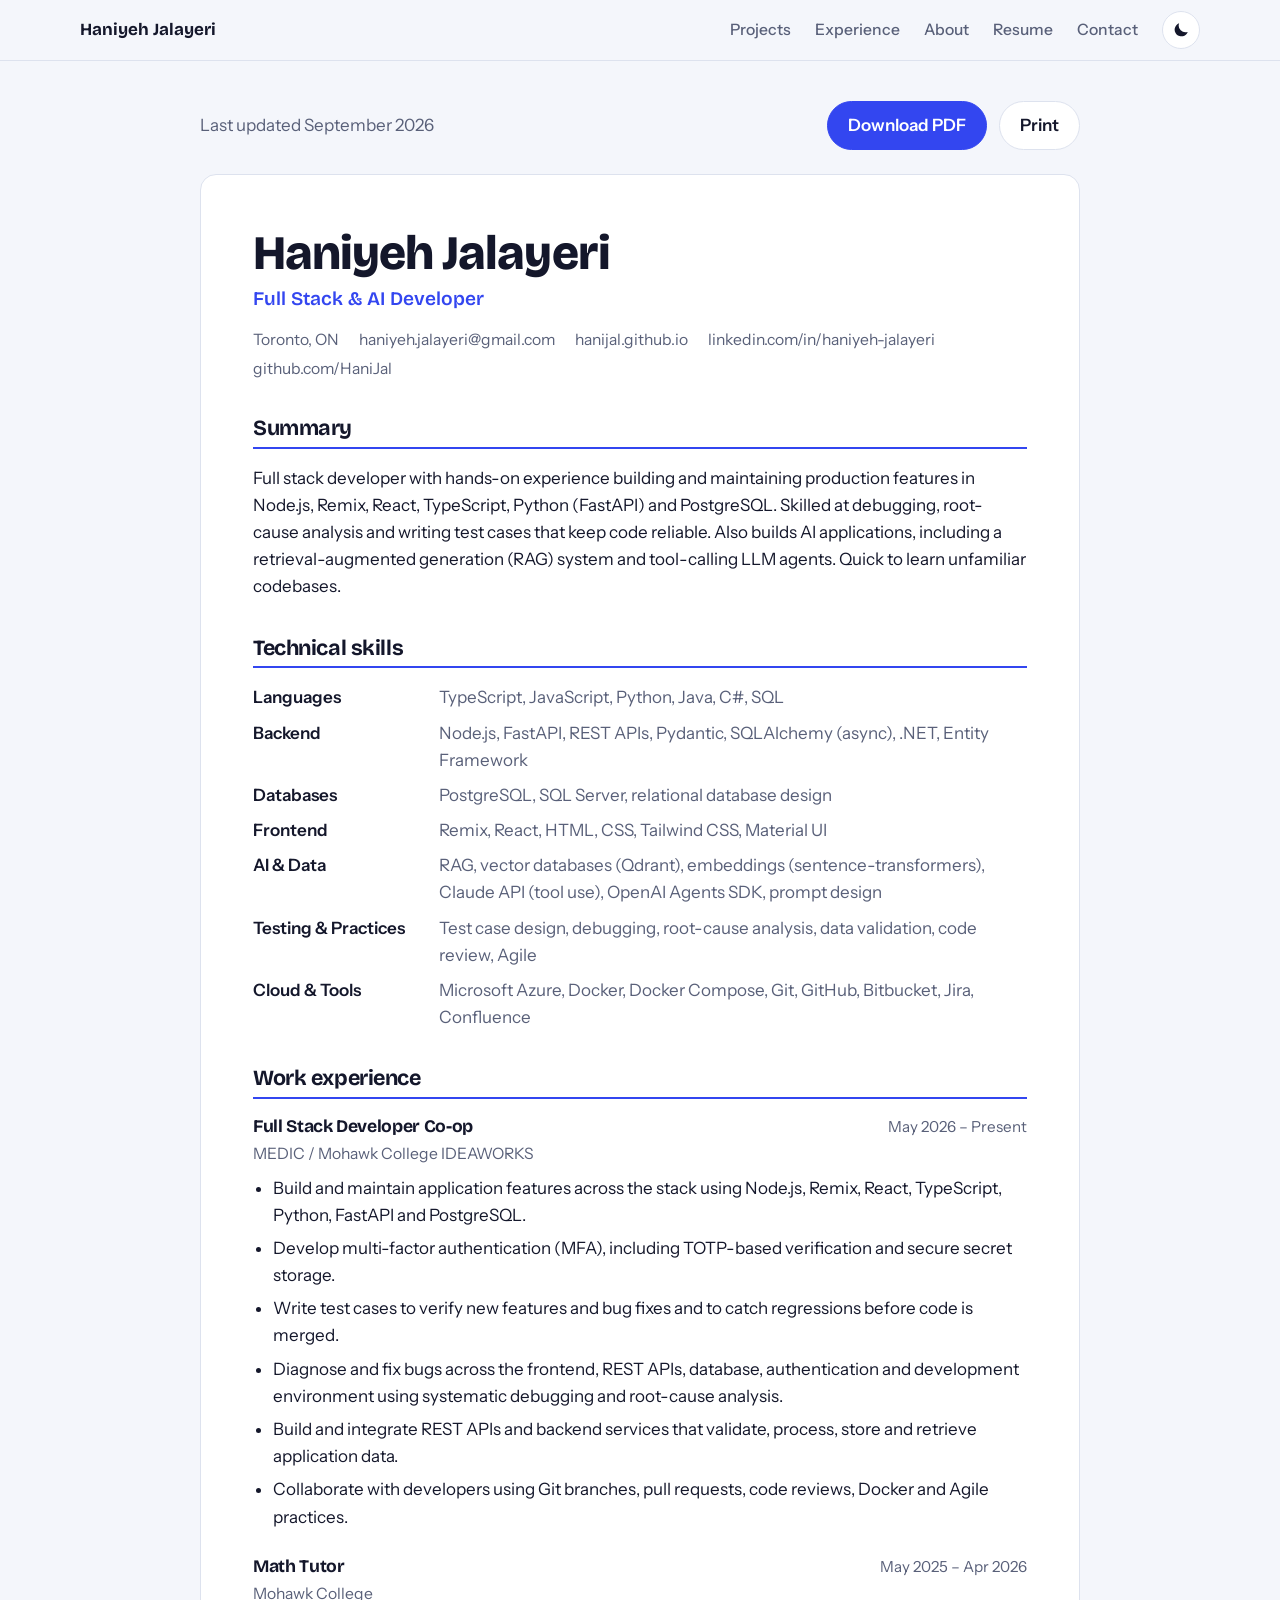
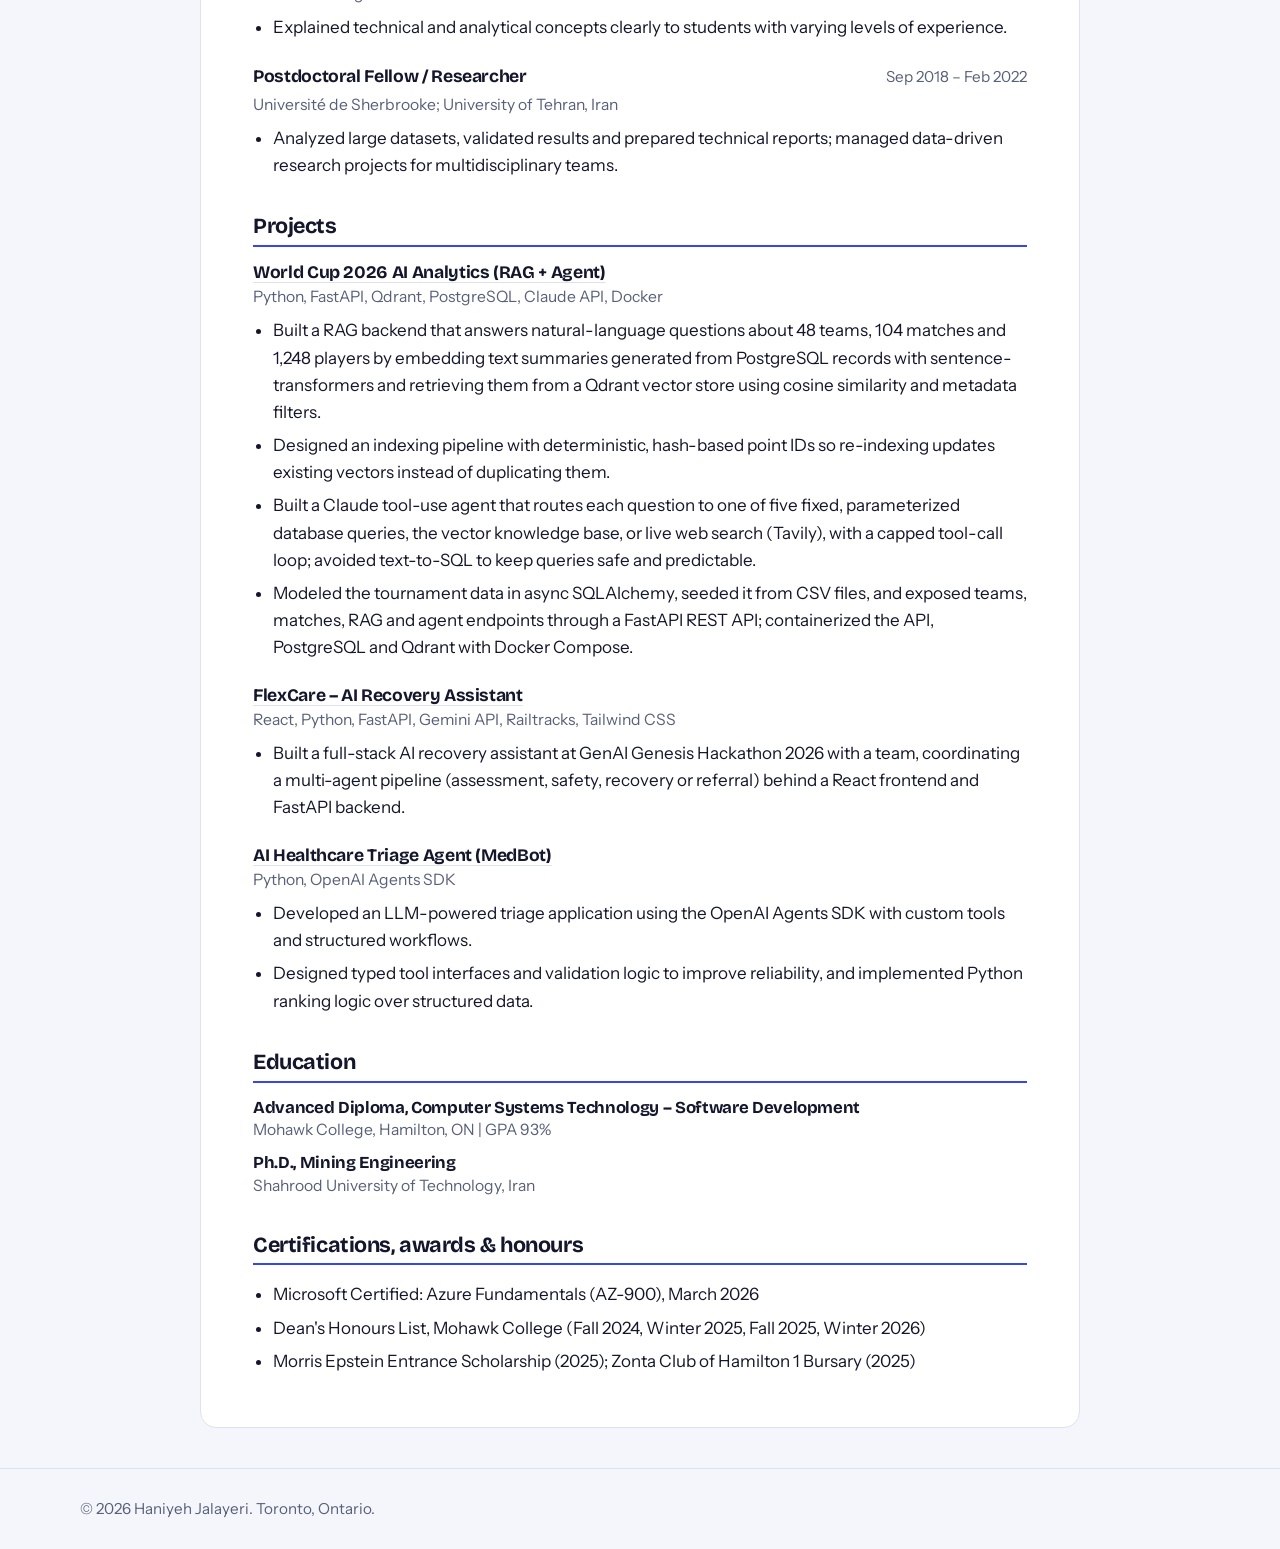
==== resume/index.html @ b55f95a5 "Add files via upload" ====
<!doctype html>
<html lang="en" data-theme="light">
  <head>
    <meta charset="UTF-8" />
    <meta name="viewport" content="width=device-width, initial-scale=1" />
    <title>Resume | Haniyeh Jalayeri</title>
    <meta name="description" content="Resume of Haniyeh Jalayeri, full stack and AI developer: experience, projects, skills and education." />
    <meta property="og:title" content="Resume | Haniyeh Jalayeri" />
    <meta property="og:description" content="Full stack apps, RAG systems and multi-agent AI. Projects, experience and CV." />
    <meta property="og:type" content="website" />
    <link rel="icon" href="data:image/svg+xml,%3Csvg xmlns='http://www.w3.org/2000/svg' viewBox='0 0 64 64'%3E%3Crect width='64' height='64' rx='16' fill='%233346F0'/%3E%3Ctext x='32' y='42' font-family='Arial' font-weight='700' font-size='28' text-anchor='middle' fill='white'%3EHJ%3C/text%3E%3C/svg%3E" />
    <link rel="preconnect" href="https://fonts.googleapis.com" />
    <link rel="preconnect" href="https://fonts.gstatic.com" crossorigin />
    <link href="https://fonts.googleapis.com/css2?family=Bricolage+Grotesque:opsz,wght@12..96,600;12..96,700;12..96,800&family=Instrument+Sans:wght@400;500;600&display=swap" rel="stylesheet" />
    <script>
      // Set the theme before first paint to avoid a flash.
      (function () {
        try {
          var saved = localStorage.getItem("theme");
          var dark = window.matchMedia("(prefers-color-scheme: dark)").matches;
          document.documentElement.setAttribute("data-theme", saved || (dark ? "dark" : "light"));
        } catch (e) {}
      })();
    </script>
    <script type="module" crossorigin src="/assets/resume-CNsTaIZx.js"></script>
    <link rel="modulepreload" crossorigin href="/assets/index-BZI15-Nu.js">
    <link rel="stylesheet" crossorigin href="/assets/index-DwvH_7zV.css">
  </head>
  <body>
    <div id="root"></div>
  </body>
</html>
---- assets/index-DwvH_7zV.css ----
/*! tailwindcss v4.3.3 | MIT License | https://tailwindcss.com */@layer properties{@supports (((-webkit-hyphens:none)) and (not (margin-trim:inline))) or ((-moz-orient:inline) and (not (color:rgb(from red r g b)))){*,:before,:after,::backdrop{--tw-border-style:solid;--tw-gradient-position:initial;--tw-gradient-from:#0000;--tw-gradient-via:#0000;--tw-gradient-to:#0000;--tw-gradient-stops:initial;--tw-gradient-via-stops:initial;--tw-gradient-from-position:0%;--tw-gradient-via-position:50%;--tw-gradient-to-position:100%;--tw-leading:initial;--tw-font-weight:initial;--tw-tracking:initial;--tw-blur:initial;--tw-brightness:initial;--tw-contrast:initial;--tw-grayscale:initial;--tw-hue-rotate:initial;--tw-invert:initial;--tw-opacity:initial;--tw-saturate:initial;--tw-sepia:initial;--tw-drop-shadow:initial;--tw-drop-shadow-color:initial;--tw-drop-shadow-alpha:100%;--tw-drop-shadow-size:initial;--tw-backdrop-blur:initial;--tw-backdrop-brightness:initial;--tw-backdrop-contrast:initial;--tw-backdrop-grayscale:initial;--tw-backdrop-hue-rotate:initial;--tw-backdrop-invert:initial;--tw-backdrop-opacity:initial;--tw-backdrop-saturate:initial;--tw-backdrop-sepia:initial;--tw-translate-x:0;--tw-translate-y:0;--tw-translate-z:0}}}@layer theme{:root,:host{--font-sans:-apple-system, BlinkMacSystemFont, "Segoe UI", Roboto, "Helvetica Neue", "Noto Sans", Arial, sans-serif, "Apple Color Emoji", "Segoe UI Emoji", "Segoe UI Symbol", "Noto Color Emoji";--font-mono:ui-monospace, SFMono-Regular, Menlo, Monaco, Consolas, "Liberation Mono", "Courier New", monospace;--color-white:#fff;--spacing:.25rem;--text-xl:1.25rem;--text-xl--line-height:calc(1.75 / 1.25);--text-2xl:1.5rem;--text-2xl--line-height:calc(2 / 1.5);--font-weight-medium:500;--font-weight-semibold:600;--font-weight-bold:700;--font-weight-extrabold:800;--leading-tight:1.25;--leading-snug:1.375;--radius-md:.375rem;--radius-lg:.5rem;--radius-xl:.75rem;--radius-2xl:1rem;--radius-3xl:1.5rem;--aspect-video:16 / 9;--default-transition-duration:.15s;--default-transition-timing-function:cubic-bezier(.4, 0, .2, 1);--default-font-family:var(--font-sans);--default-mono-font-family:var(--font-mono);--font-display:"Bricolage Grotesque", "Segoe UI", system-ui, sans-serif;--font-body:"Instrument Sans", "Segoe UI", system-ui, sans-serif}}@layer base{*,:after,:before,::backdrop{box-sizing:border-box;border:0 solid;margin:0;padding:0}::file-selector-button{box-sizing:border-box;border:0 solid;margin:0;padding:0}html,:host{-webkit-text-size-adjust:100%;-moz-tab-size:4;tab-size:4;line-height:1.5;font-family:var(--default-font-family,-apple-system, BlinkMacSystemFont, "Segoe UI", Roboto, "Helvetica Neue", "Noto Sans", Arial, sans-serif, "Apple Color Emoji", "Segoe UI Emoji", "Segoe UI Symbol", "Noto Color Emoji");font-feature-settings:var(--default-font-feature-settings,normal);font-variation-settings:var(--default-font-variation-settings,normal);-webkit-tap-highlight-color:transparent}hr{height:0;color:inherit;border-top-width:1px}abbr:where([title]){-webkit-text-decoration:underline dotted;text-decoration:underline dotted}h1,h2,h3,h4,h5,h6{font-size:inherit;font-weight:inherit}a{color:inherit;-webkit-text-decoration:inherit;text-decoration:inherit}b,strong{font-weight:bolder}code,kbd,samp,pre{font-family:var(--default-mono-font-family,ui-monospace, SFMono-Regular, Menlo, Monaco, Consolas, "Liberation Mono", "Courier New", monospace);font-feature-settings:var(--default-mono-font-feature-settings,normal);font-variation-settings:var(--default-mono-font-variation-settings,normal);font-size:1em}small{font-size:80%}sub,sup{vertical-align:baseline;font-size:75%;line-height:0;position:relative}sub{bottom:-.25em}sup{top:-.5em}table{text-indent:0;border-color:inherit;border-collapse:collapse}:-moz-focusring:where(:not(iframe)){outline:auto}progress{vertical-align:baseline}summary{display:list-item}ol,ul,menu{list-style:none}img,svg,video,canvas,audio,iframe,embed,object{vertical-align:middle;display:block}img,video{max-width:100%;height:auto}button,input,select,optgroup,textarea{font:inherit;font-feature-settings:inherit;font-variation-settings:inherit;letter-spacing:inherit;color:inherit;opacity:1;background-color:#0000;border-radius:0}::file-selector-button{font:inherit;font-feature-settings:inherit;font-variation-settings:inherit;letter-spacing:inherit;color:inherit;opacity:1;background-color:#0000;border-radius:0}:where(select:is([multiple],[size])) optgroup{font-weight:bolder}:where(select:is([multiple],[size])) optgroup option{padding-inline-start:20px}::file-selector-button{margin-inline-end:4px}::placeholder{opacity:1}@supports (not ((-webkit-appearance:-apple-pay-button))) or (contain-intrinsic-size:1px){::placeholder{color:currentColor}@supports (color:color-mix(in lab,red,red)){::placeholder{color:color-mix(in oklab,currentcolor 50%,transparent)}}}textarea{resize:vertical}::-webkit-search-decoration{-webkit-appearance:none}::-webkit-date-and-time-value{min-height:1lh;text-align:inherit}::-webkit-datetime-edit{display:inline-flex}::-webkit-datetime-edit-fields-wrapper{padding:0}::-webkit-datetime-edit{padding-block:0}::-webkit-datetime-edit-year-field{padding-block:0}::-webkit-datetime-edit-month-field{padding-block:0}::-webkit-datetime-edit-day-field{padding-block:0}::-webkit-datetime-edit-hour-field{padding-block:0}::-webkit-datetime-edit-minute-field{padding-block:0}::-webkit-datetime-edit-second-field{padding-block:0}::-webkit-datetime-edit-millisecond-field{padding-block:0}::-webkit-datetime-edit-meridiem-field{padding-block:0}::-webkit-calendar-picker-indicator{line-height:1}:-moz-ui-invalid{box-shadow:none}button,input:where([type=button],[type=reset],[type=submit]){-webkit-appearance:button;-moz-appearance:button;appearance:button}::file-selector-button{-webkit-appearance:button;-moz-appearance:button;appearance:button}::-webkit-inner-spin-button{height:auto}::-webkit-outer-spin-button{height:auto}[hidden]:where(:not([hidden=until-found])){display:none!important}}@layer components;@layer utilities{.absolute{position:absolute}.fixed{position:fixed}.relative{position:relative}.sticky{position:sticky}.inset-0{top:0;right:0;bottom:0;left:0}.inset-\[18px_-18px_-18px_18px\]{top:18px;right:-18px;bottom:-18px;left:18px}.top-0{top:0}.top-2{top:calc(var(--spacing) * 2)}.-left-\[7px\]{left:-7px}.-left-\[999px\]{left:-999px}.z-50{z-index:50}.z-\[100\]{z-index:100}.order-3{order:3}.order-first{order:-9999}.m-0{margin:0}.mx-auto{margin-inline:auto}.my-5{margin-block:calc(var(--spacing) * 5)}.mt-0\.5{margin-top:calc(var(--spacing) * .5)}.mt-1{margin-top:var(--spacing)}.mt-2{margin-top:calc(var(--spacing) * 2)}.mt-3{margin-top:calc(var(--spacing) * 3)}.mt-4{margin-top:calc(var(--spacing) * 4)}.mt-5{margin-top:calc(var(--spacing) * 5)}.mt-6{margin-top:calc(var(--spacing) * 6)}.mt-8{margin-top:calc(var(--spacing) * 8)}.mt-9{margin-top:calc(var(--spacing) * 9)}.mt-14{margin-top:calc(var(--spacing) * 14)}.mt-auto{margin-top:auto}.mr-auto{margin-right:auto}.mb-2\.5{margin-bottom:calc(var(--spacing) * 2.5)}.mb-3{margin-bottom:calc(var(--spacing) * 3)}.mb-4{margin-bottom:calc(var(--spacing) * 4)}.mb-5{margin-bottom:calc(var(--spacing) * 5)}.mb-6{margin-bottom:calc(var(--spacing) * 6)}.mb-7{margin-bottom:calc(var(--spacing) * 7)}.mb-8{margin-bottom:calc(var(--spacing) * 8)}.ml-1\.5{margin-left:calc(var(--spacing) * 1.5)}.ml-5{margin-left:calc(var(--spacing) * 5)}.ml-\[1\.1rem\]{margin-left:1.1rem}.block{display:block}.contents{display:contents}.flex{display:flex}.grid{display:grid}.inline-flex{display:inline-flex}.aspect-\[6\/7\]{aspect-ratio:6/7}.aspect-video{aspect-ratio:var(--aspect-video)}.h-3{height:calc(var(--spacing) * 3)}.h-\[38px\]{height:38px}.h-full{height:100%}.w-3{width:calc(var(--spacing) * 3)}.w-\[38px\]{width:38px}.w-\[min\(880px\,100\%-2\.5rem\)\]{width:min(880px,100% - 2.5rem)}.w-\[min\(1120px\,100\%-2\.5rem\)\]{width:min(1120px,100% - 2.5rem)}.w-full{width:100%}.max-w-\[26ch\]{max-width:26ch}.max-w-\[52ch\]{max-width:52ch}.max-w-\[54ch\]{max-width:54ch}.max-w-\[62ch\]{max-width:62ch}.max-w-\[64ch\]{max-width:64ch}.max-w-\[75ch\]{max-width:75ch}.max-w-\[200px\]{max-width:200px}.cursor-pointer{cursor:pointer}.list-disc{list-style-type:disc}.flex-col{flex-direction:column}.flex-wrap{flex-wrap:wrap}.place-items-center{place-items:center}.items-baseline{align-items:baseline}.items-center{align-items:center}.items-start{align-items:flex-start}.justify-between{justify-content:space-between}.gap-1\.5{gap:calc(var(--spacing) * 1.5)}.gap-2{gap:calc(var(--spacing) * 2)}.gap-2\.5{gap:calc(var(--spacing) * 2.5)}.gap-3{gap:calc(var(--spacing) * 3)}.gap-3\.5{gap:calc(var(--spacing) * 3.5)}.gap-4{gap:calc(var(--spacing) * 4)}.gap-5{gap:calc(var(--spacing) * 5)}.gap-6{gap:calc(var(--spacing) * 6)}.gap-8{gap:calc(var(--spacing) * 8)}.gap-10{gap:calc(var(--spacing) * 10)}.gap-x-4{column-gap:calc(var(--spacing) * 4)}.gap-x-5{column-gap:calc(var(--spacing) * 5)}.gap-x-6{column-gap:calc(var(--spacing) * 6)}.gap-x-8{column-gap:calc(var(--spacing) * 8)}.gap-y-1{row-gap:var(--spacing)}.gap-y-2{row-gap:calc(var(--spacing) * 2)}.gap-y-3{row-gap:calc(var(--spacing) * 3)}.gap-y-4{row-gap:calc(var(--spacing) * 4)}.justify-self-start{justify-self:flex-start}.overflow-hidden{overflow:hidden}.overflow-x-auto{overflow-x:auto}.rounded-2xl{border-radius:var(--radius-2xl)}.rounded-3xl{border-radius:var(--radius-3xl)}.rounded-\[14px\]{border-radius:14px}.rounded-\[28px\]{border-radius:28px}.rounded-full{border-radius:3.40282e38px}.rounded-lg{border-radius:var(--radius-lg)}.rounded-md{border-radius:var(--radius-md)}.rounded-xl{border-radius:var(--radius-xl)}.border{border-style:var(--tw-border-style);border-width:1px}.border-2{border-style:var(--tw-border-style);border-width:2px}.border-\[1\.5px\]{border-style:var(--tw-border-style);border-width:1.5px}.border-t{border-top-style:var(--tw-border-style);border-top-width:1px}.border-b{border-bottom-style:var(--tw-border-style);border-bottom-width:1px}.border-b-2{border-bottom-style:var(--tw-border-style);border-bottom-width:2px}.border-l-2{border-left-style:var(--tw-border-style);border-left-width:2px}.border-accent{border-color:var(--accent)}.border-amber{border-color:#ffc24d}.border-bg{border-color:var(--bg)}.border-line{border-color:var(--line)}.border-spot-line{border-color:var(--spot-line)}.bg-accent{background-color:var(--accent)}.bg-amber{background-color:#ffc24d}.bg-amber\/10{background-color:#ffc24d1a}.bg-bg\/85{background-color:var(--bg)}@supports (color:color-mix(in lab,red,red)){.bg-bg\/85{background-color:color-mix(in oklab,var(--bg) 85%,transparent)}}.bg-spot{background-color:var(--spot)}.bg-surface{background-color:var(--surface)}.bg-white\/5{background-color:#ffffff0d}@supports (color:color-mix(in lab,red,red)){.bg-white\/5{background-color:color-mix(in oklab,var(--color-white) 5%,transparent)}}.bg-white\/\[\.03\]{background-color:#ffffff08}@supports (color:color-mix(in lab,red,red)){.bg-white\/\[\.03\]{background-color:color-mix(in oklab,var(--color-white) 3%,transparent)}}.bg-gradient-to-br{--tw-gradient-position:to bottom right in oklab;background-image:linear-gradient(var(--tw-gradient-stops))}.from-accent{--tw-gradient-from:var(--accent);--tw-gradient-stops:var(--tw-gradient-via-stops,var(--tw-gradient-position), var(--tw-gradient-from) var(--tw-gradient-from-position), var(--tw-gradient-to) var(--tw-gradient-to-position))}.to-\[\#6B4BFF\]{--tw-gradient-to:#6b4bff;--tw-gradient-stops:var(--tw-gradient-via-stops,var(--tw-gradient-position), var(--tw-gradient-from) var(--tw-gradient-from-position), var(--tw-gradient-to) var(--tw-gradient-to-position))}.object-cover{object-fit:cover}.object-top{object-position:top}.p-6{padding:calc(var(--spacing) * 6)}.p-\[1\.4rem\]{padding:1.4rem}.p-\[clamp\(1\.5rem\,4vw\,2\.75rem\)\]{padding:clamp(1.5rem,4vw,2.75rem)}.p-\[clamp\(1\.5rem\,5vw\,3\.25rem\)\]{padding:clamp(1.5rem,5vw,3.25rem)}.px-2\.5{padding-inline:calc(var(--spacing) * 2.5)}.px-3\.5{padding-inline:calc(var(--spacing) * 3.5)}.px-5{padding-inline:calc(var(--spacing) * 5)}.px-\[1\.1rem\]{padding-inline:1.1rem}.py-0\.5{padding-block:calc(var(--spacing) * .5)}.py-1{padding-block:var(--spacing)}.py-2{padding-block:calc(var(--spacing) * 2)}.py-2\.5{padding-block:calc(var(--spacing) * 2.5)}.py-3{padding-block:calc(var(--spacing) * 3)}.py-3\.5{padding-block:calc(var(--spacing) * 3.5)}.py-7{padding-block:calc(var(--spacing) * 7)}.py-10{padding-block:calc(var(--spacing) * 10)}.pt-0\.5{padding-top:calc(var(--spacing) * .5)}.pt-12{padding-top:calc(var(--spacing) * 12)}.pt-\[4\.5rem\]{padding-top:4.5rem}.pb-1{padding-bottom:var(--spacing)}.pb-1\.5{padding-bottom:calc(var(--spacing) * 1.5)}.pb-4{padding-bottom:calc(var(--spacing) * 4)}.pb-8{padding-bottom:calc(var(--spacing) * 8)}.pb-16{padding-bottom:calc(var(--spacing) * 16)}.pl-7{padding-left:calc(var(--spacing) * 7)}.font-display{font-family:Bricolage Grotesque,Segoe UI,system-ui,sans-serif}.text-2xl{font-size:var(--text-2xl);line-height:var(--tw-leading,var(--text-2xl--line-height))}.text-xl{font-size:var(--text-xl);line-height:var(--tw-leading,var(--text-xl--line-height))}.text-\[\.9rem\]{font-size:.9rem}.text-\[\.82rem\]{font-size:.82rem}.text-\[\.85rem\]{font-size:.85rem}.text-\[\.88rem\]{font-size:.88rem}.text-\[\.92rem\]{font-size:.92rem}.text-\[\.95rem\]{font-size:.95rem}.text-\[\.98rem\]{font-size:.98rem}.text-\[1\.1rem\]{font-size:1.1rem}.text-\[1\.02rem\]{font-size:1.02rem}.text-\[1\.2rem\]{font-size:1.2rem}.text-\[1\.3rem\]{font-size:1.3rem}.text-\[1\.05rem\]{font-size:1.05rem}.text-\[1\.35rem\]{font-size:1.35rem}.text-\[5\.5rem\]{font-size:5.5rem}.text-\[clamp\(1\.6rem\,3\.2vw\,2\.3rem\)\]{font-size:clamp(1.6rem,3.2vw,2.3rem)}.text-\[clamp\(1\.8rem\,3\.2vw\,2\.4rem\)\]{font-size:clamp(1.8rem,3.2vw,2.4rem)}.text-\[clamp\(1\.35rem\,2\.6vw\,1\.85rem\)\]{font-size:clamp(1.35rem,2.6vw,1.85rem)}.text-\[clamp\(2\.2rem\,5vw\,3rem\)\]{font-size:clamp(2.2rem,5vw,3rem)}.text-\[clamp\(2\.8rem\,7vw\,5rem\)\]{font-size:clamp(2.8rem,7vw,5rem)}.leading-snug{--tw-leading:var(--leading-snug);line-height:var(--leading-snug)}.leading-tight{--tw-leading:var(--leading-tight);line-height:var(--leading-tight)}.font-bold{--tw-font-weight:var(--font-weight-bold);font-weight:var(--font-weight-bold)}.font-extrabold{--tw-font-weight:var(--font-weight-extrabold);font-weight:var(--font-weight-extrabold)}.font-medium{--tw-font-weight:var(--font-weight-medium);font-weight:var(--font-weight-medium)}.font-semibold{--tw-font-weight:var(--font-weight-semibold);font-weight:var(--font-weight-semibold)}.tracking-\[-0\.03em\]{--tw-tracking:-.03em;letter-spacing:-.03em}.tracking-\[-0\.035em\]{--tw-tracking:-.035em;letter-spacing:-.035em}.whitespace-nowrap{white-space:nowrap}.text-\[\#2B2100\]{color:#2b2100}.text-accent{color:var(--accent)}.text-accent-ink{color:var(--accent-ink)}.text-ink{color:var(--ink)}.text-muted{color:var(--muted)}.text-spot-accent{color:#a3aeff}.text-spot-ink{color:#eef0ff}.text-spot-muted{color:#a9b0d4}.no-underline{text-decoration-line:none}.underline{text-decoration-line:underline}.decoration-line{-webkit-text-decoration-color:var(--line);text-decoration-color:var(--line)}.underline-offset-4{text-underline-offset:4px}.opacity-15{opacity:.15}.filter{filter:var(--tw-blur,) var(--tw-brightness,) var(--tw-contrast,) var(--tw-grayscale,) var(--tw-hue-rotate,) var(--tw-invert,) var(--tw-saturate,) var(--tw-sepia,) var(--tw-drop-shadow,)}.backdrop-blur{--tw-backdrop-blur:blur(8px);-webkit-backdrop-filter:var(--tw-backdrop-blur,) var(--tw-backdrop-brightness,) var(--tw-backdrop-contrast,) var(--tw-backdrop-grayscale,) var(--tw-backdrop-hue-rotate,) var(--tw-backdrop-invert,) var(--tw-backdrop-opacity,) var(--tw-backdrop-saturate,) var(--tw-backdrop-sepia,);backdrop-filter:var(--tw-backdrop-blur,) var(--tw-backdrop-brightness,) var(--tw-backdrop-contrast,) var(--tw-backdrop-grayscale,) var(--tw-backdrop-hue-rotate,) var(--tw-backdrop-invert,) var(--tw-backdrop-opacity,) var(--tw-backdrop-saturate,) var(--tw-backdrop-sepia,)}.transition{transition-property:color,background-color,border-color,outline-color,text-decoration-color,fill,stroke,--tw-gradient-from,--tw-gradient-via,--tw-gradient-to,opacity,box-shadow,transform,translate,scale,rotate,filter,-webkit-backdrop-filter,backdrop-filter,display,content-visibility,overlay,pointer-events;transition-timing-function:var(--tw-ease,var(--default-transition-timing-function));transition-duration:var(--tw-duration,var(--default-transition-duration))}.\[animation-delay\:\.1s\]{animation-delay:.1s}.\[animation-delay\:\.06s\]{animation-delay:60ms}.\[animation-delay\:\.12s\]{animation-delay:.12s}.\[animation-delay\:\.18s\]{animation-delay:.18s}.\[animation-delay\:\.24s\]{animation-delay:.24s}.first\:border-t-0:first-child{border-top-style:var(--tw-border-style);border-top-width:0}.last\:mb-0:last-child{margin-bottom:0}.empty\:hidden:empty{display:none}@media(hover:hover){.hover\:-translate-y-px:hover{--tw-translate-y:-1px;translate:var(--tw-translate-x) var(--tw-translate-y)}.hover\:border-accent:hover{border-color:var(--accent)}.hover\:text-accent:hover{color:var(--accent)}.hover\:text-ink:hover{color:var(--ink)}.hover\:text-spot-ink:hover{color:#eef0ff}.hover\:decoration-accent:hover{-webkit-text-decoration-color:var(--accent);text-decoration-color:var(--accent)}}.focus\:left-2:focus{left:calc(var(--spacing) * 2)}.aria-\[current\=page\]\:text-accent[aria-current=page]{color:var(--accent)}@media(min-width:40rem){.sm\:order-none{order:0}.sm\:min-h-\[60px\]{min-height:60px}.sm\:w-auto{width:auto}.sm\:max-w-\[300px\]{max-width:300px}.sm\:grid-cols-\[112px_1fr\]{grid-template-columns:112px 1fr}.sm\:grid-cols-\[170px_1fr\]{grid-template-columns:170px 1fr}.sm\:flex-nowrap{flex-wrap:nowrap}.sm\:gap-6{gap:calc(var(--spacing) * 6)}.sm\:pb-0{padding-bottom:0}.sm\:text-\[\.98rem\]{font-size:.98rem}}@media(min-width:48rem){.md\:order-none{order:0}.md\:col-span-2{grid-column:span 2/span 2}.md\:max-w-\[380px\]{max-width:380px}.md\:grid-cols-2{grid-template-columns:repeat(2,minmax(0,1fr))}.md\:grid-cols-\[1\.1fr_\.9fr\]{grid-template-columns:1.1fr .9fr}.md\:grid-cols-\[1\.1fr_1fr\]{grid-template-columns:1.1fr 1fr}.md\:grid-cols-\[1\.25fr_\.75fr\]{grid-template-columns:1.25fr .75fr}.md\:grid-cols-\[200px_1fr\]{grid-template-columns:200px 1fr}.md\:gap-12{gap:calc(var(--spacing) * 12)}.md\:gap-14{gap:calc(var(--spacing) * 14)}.md\:justify-self-end{justify-self:flex-end}.md\:pt-\[4\.5rem\]{padding-top:4.5rem}}@media(min-width:64rem){.lg\:grid-cols-\[1fr_28px_1\.05fr_28px_1\.35fr_28px_1fr\]{grid-template-columns:1fr 28px 1.05fr 28px 1.35fr 28px 1fr}}@media print{.print\:mt-1{margin-top:var(--spacing)}.print\:mt-2\.5{margin-top:calc(var(--spacing) * 2.5)}.print\:mb-1{margin-bottom:var(--spacing)}.print\:mb-1\.5{margin-bottom:calc(var(--spacing) * 1.5)}.print\:hidden{display:none}.print\:w-full{width:100%}.print\:max-w-none{max-width:none}.print\:break-inside-auto{break-inside:auto}.print\:break-after-avoid{break-after:avoid}.print\:grid-cols-\[130px_1fr\]{grid-template-columns:130px 1fr}.print\:justify-center{justify-content:center}.print\:gap-0\.5{gap:calc(var(--spacing) * .5)}.print\:rounded-none{border-radius:0}.print\:border-0{border-style:var(--tw-border-style);border-width:0}.print\:border-b{border-bottom-style:var(--tw-border-style);border-bottom-width:1px}.print\:p-0{padding:0}.print\:py-0{padding-block:0}.print\:pb-0\.5{padding-bottom:calc(var(--spacing) * .5)}.print\:text-center{text-align:center}.print\:text-\[9pt\]{font-size:9pt}.print\:text-\[10\.5pt\]{font-size:10.5pt}.print\:text-\[10pt\]{font-size:10pt}.print\:text-\[11pt\]{font-size:11pt}.print\:text-\[20pt\]{font-size:20pt}.print\:leading-snug{--tw-leading:var(--leading-snug);line-height:var(--leading-snug)}}}:root{--bg:#f4f6fb;--surface:#fff;--ink:#14172b;--muted:#596079;--line:#dde2ee;--accent:#3346f0;--accent-ink:#fff;--spot:#141834;--spot-line:#2e3563}:root[data-theme=dark]{--bg:#0d1020;--surface:#161a30;--ink:#eceffa;--muted:#9aa2bf;--line:#2a3050;--accent:#97a4ff;--accent-ink:#0d1020;--spot:#1a1f42;--spot-line:#343c72}html{scroll-behavior:smooth;scroll-padding-top:72px}body{background:var(--bg);color:var(--ink);font-family:var(--font-body);-webkit-font-smoothing:antialiased;margin:0;font-size:1.0625rem;line-height:1.6}h1,h2,h3{font-family:var(--font-display);letter-spacing:-.02em;line-height:1.1}:focus-visible{outline:3px solid var(--accent);outline-offset:3px;border-radius:6px}.wire{opacity:.8;background:#a3aeff;height:2px;position:relative}.wire:after{content:"";border-top:5px solid #0000;border-bottom:5px solid #0000;border-left:7px solid #a3aeff;position:absolute;top:-4px;right:-1px}@media(max-width:1023px){.wire{width:2px;height:26px;margin-inline:auto}.wire:after{border:5px solid #0000;border-top:7px solid #a3aeff;border-bottom:0;inset:auto auto -1px -4px}}@media(prefers-reduced-motion:no-preference){.rise{animation:.6s cubic-bezier(.2,.7,.2,1) both rise}@keyframes rise{0%{opacity:0;transform:translateY(14px)}to{opacity:1;transform:none}}}@media(prefers-reduced-motion:reduce){html{scroll-behavior:auto}}@media print{@page{size:letter;margin:.45in .5in}:root,:root[data-theme=dark]{--bg:#fff;--surface:#fff;--ink:#111;--muted:#3f4455;--line:#c9cedb;--accent:#1f3a8f}body{font-size:9pt;line-height:1.32}a{color:inherit;text-decoration:none!important}}@property --tw-border-style{syntax:"*";inherits:false;initial-value:solid}@property --tw-gradient-position{syntax:"*";inherits:false}@property --tw-gradient-from{syntax:"<color>";inherits:false;initial-value:#0000}@property --tw-gradient-via{syntax:"<color>";inherits:false;initial-value:#0000}@property --tw-gradient-to{syntax:"<color>";inherits:false;initial-value:#0000}@property --tw-gradient-stops{syntax:"*";inherits:false}@property --tw-gradient-via-stops{syntax:"*";inherits:false}@property --tw-gradient-from-position{syntax:"<length-percentage>";inherits:false;initial-value:0%}@property --tw-gradient-via-position{syntax:"<length-percentage>";inherits:false;initial-value:50%}@property --tw-gradient-to-position{syntax:"<length-percentage>";inherits:false;initial-value:100%}@property --tw-leading{syntax:"*";inherits:false}@property --tw-font-weight{syntax:"*";inherits:false}@property --tw-tracking{syntax:"*";inherits:false}@property --tw-blur{syntax:"*";inherits:false}@property --tw-brightness{syntax:"*";inherits:false}@property --tw-contrast{syntax:"*";inherits:false}@property --tw-grayscale{syntax:"*";inherits:false}@property --tw-hue-rotate{syntax:"*";inherits:false}@property --tw-invert{syntax:"*";inherits:false}@property --tw-opacity{syntax:"*";inherits:false}@property --tw-saturate{syntax:"*";inherits:false}@property --tw-sepia{syntax:"*";inherits:false}@property --tw-drop-shadow{syntax:"*";inherits:false}@property --tw-drop-shadow-color{syntax:"*";inherits:false}@property --tw-drop-shadow-alpha{syntax:"<percentage>";inherits:false;initial-value:100%}@property --tw-drop-shadow-size{syntax:"*";inherits:false}@property --tw-backdrop-blur{syntax:"*";inherits:false}@property --tw-backdrop-brightness{syntax:"*";inherits:false}@property --tw-backdrop-contrast{syntax:"*";inherits:false}@property --tw-backdrop-grayscale{syntax:"*";inherits:false}@property --tw-backdrop-hue-rotate{syntax:"*";inherits:false}@property --tw-backdrop-invert{syntax:"*";inherits:false}@property --tw-backdrop-opacity{syntax:"*";inherits:false}@property --tw-backdrop-saturate{syntax:"*";inherits:false}@property --tw-backdrop-sepia{syntax:"*";inherits:false}@property --tw-translate-x{syntax:"*";inherits:false;initial-value:0}@property --tw-translate-y{syntax:"*";inherits:false;initial-value:0}@property --tw-translate-z{syntax:"*";inherits:false;initial-value:0}
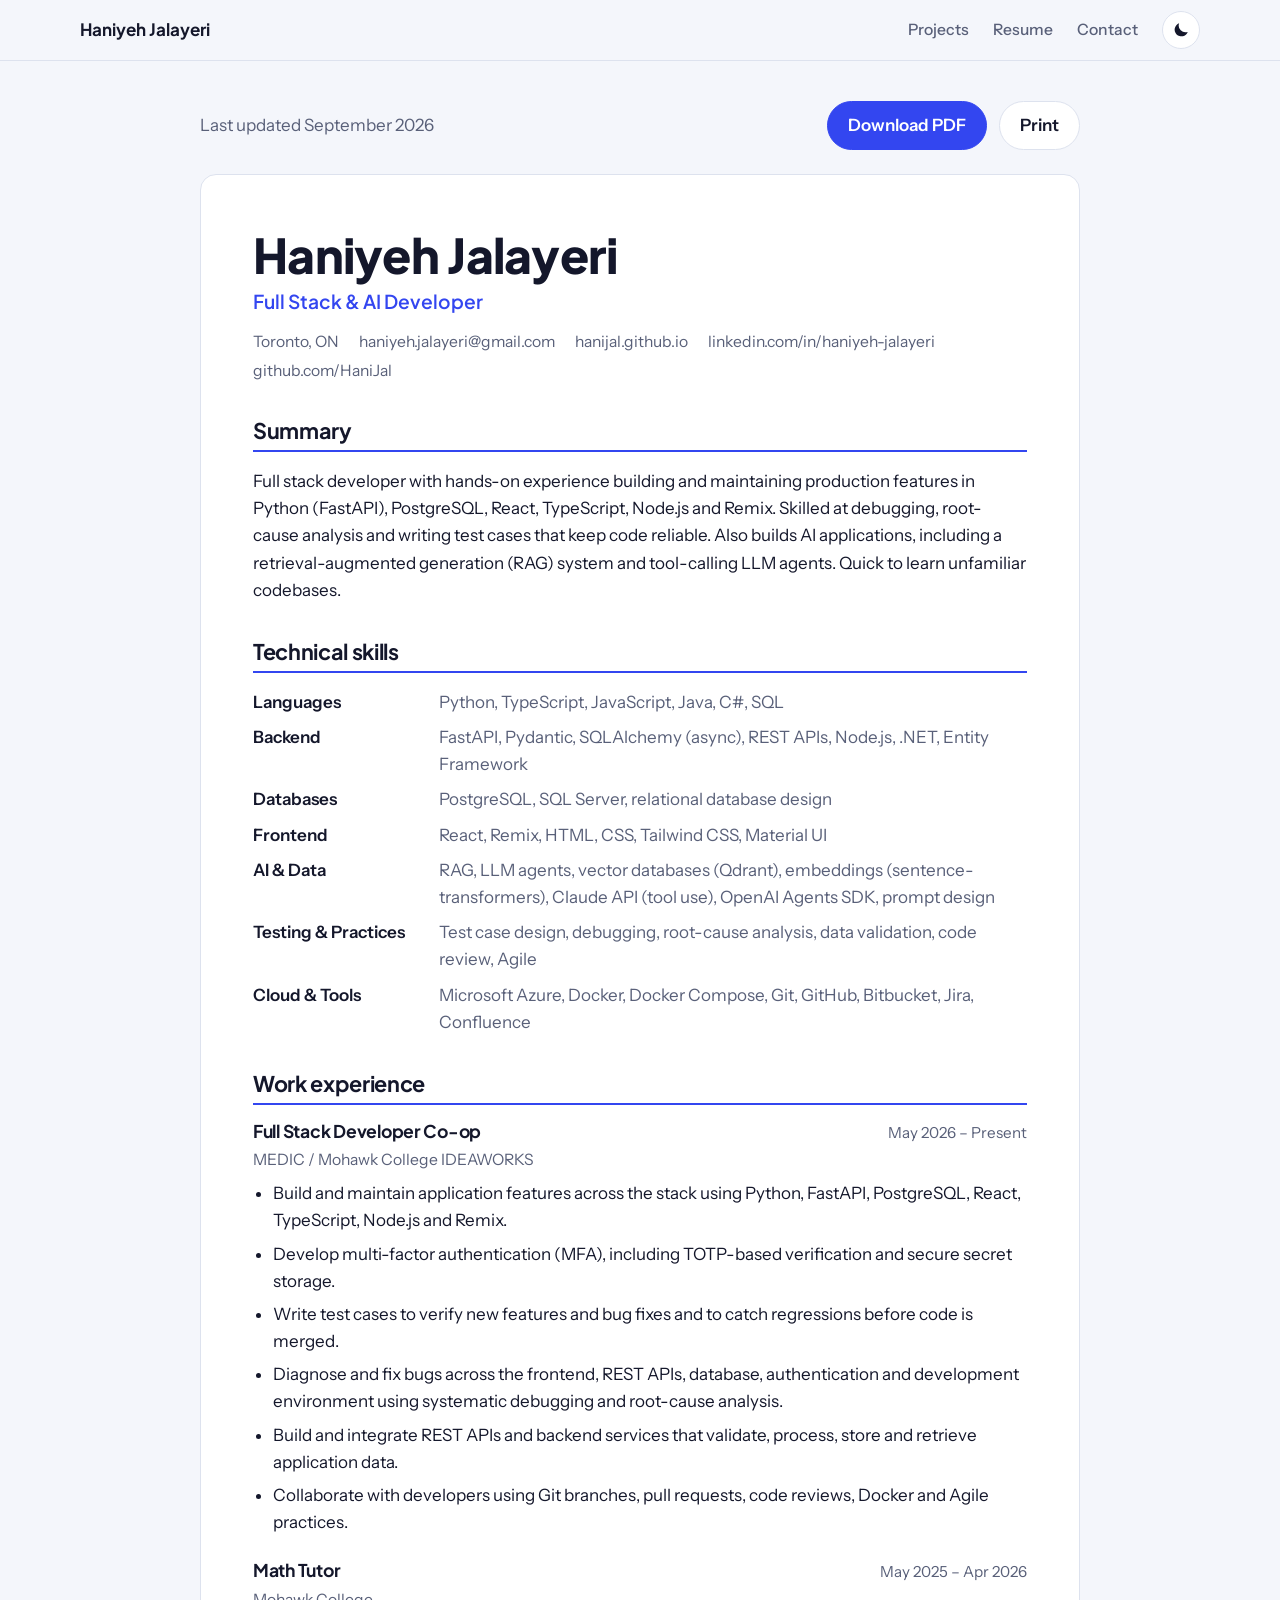
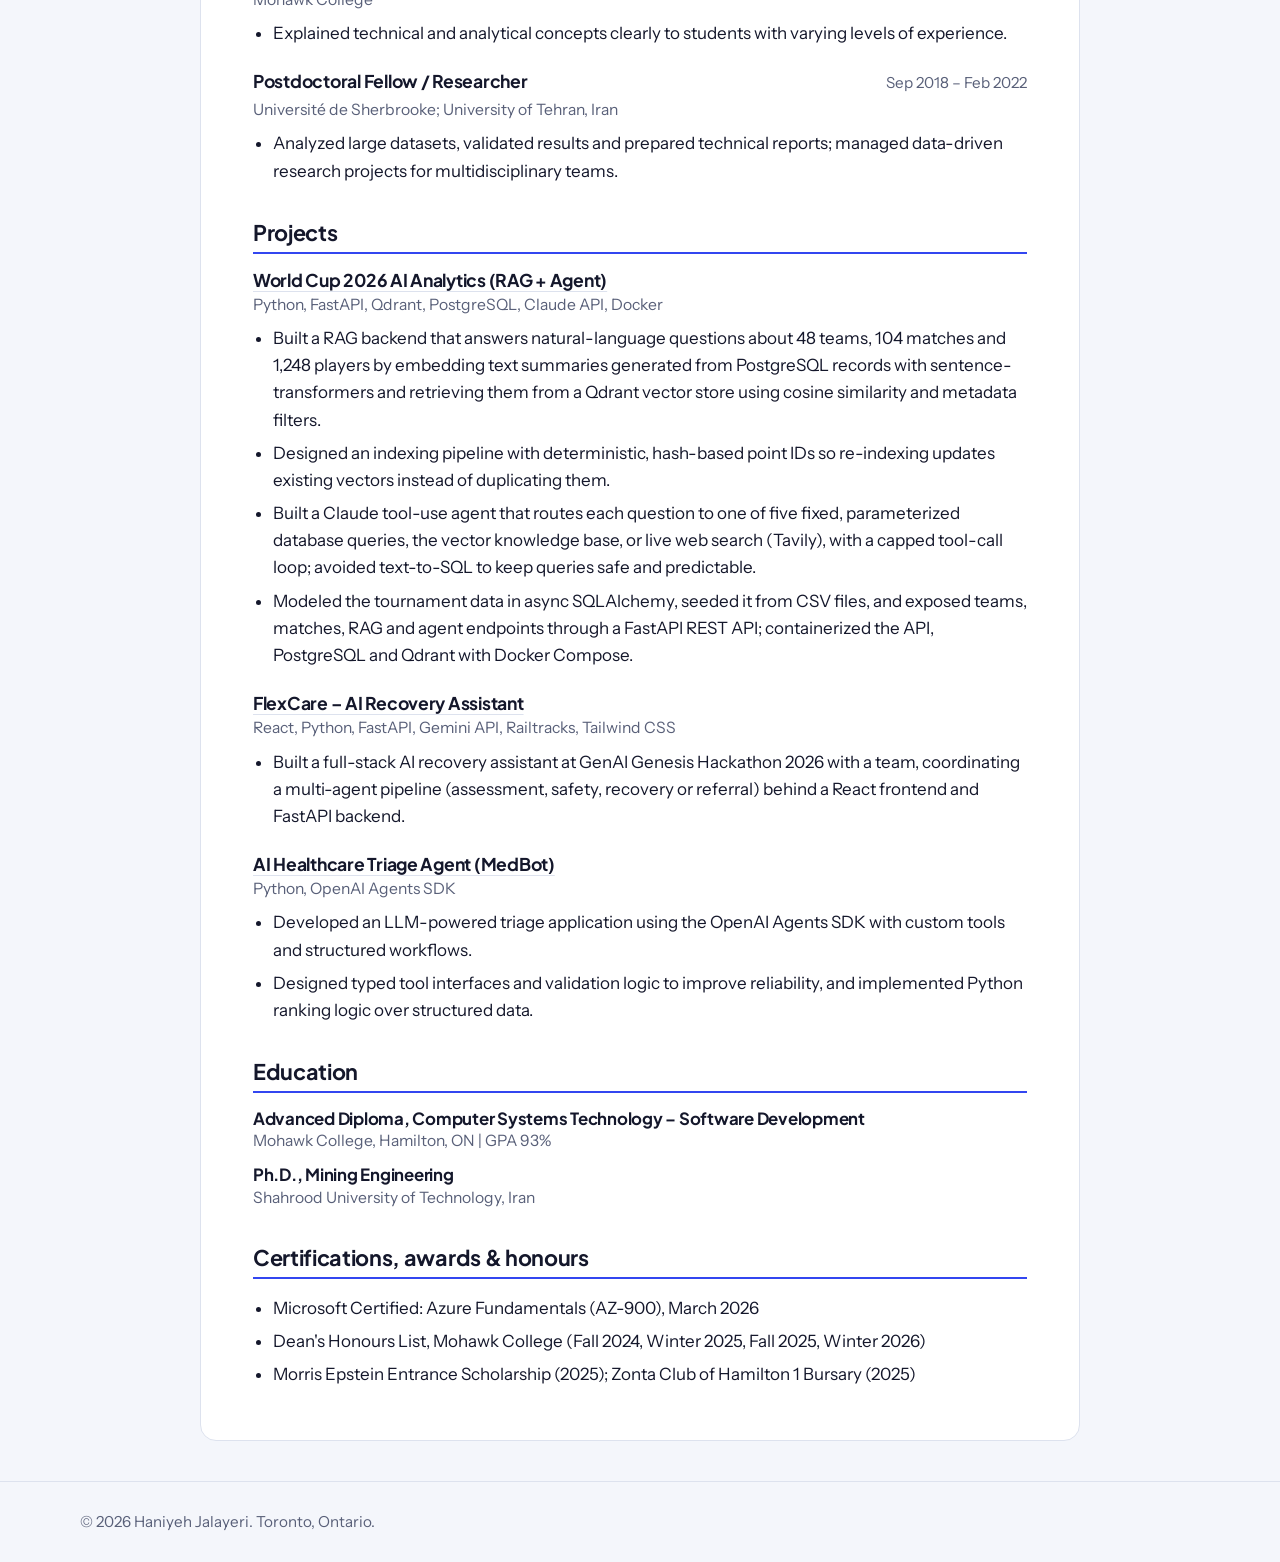
==== commit 05968056: "Add files via upload" ====
--- a/resume/index.html
+++ b/resume/index.html
@@ -11,7 +11,7 @@
     <link rel="icon" href="data:image/svg+xml,%3Csvg xmlns='http://www.w3.org/2000/svg' viewBox='0 0 64 64'%3E%3Crect width='64' height='64' rx='16' fill='%233346F0'/%3E%3Ctext x='32' y='42' font-family='Arial' font-weight='700' font-size='28' text-anchor='middle' fill='white'%3EHJ%3C/text%3E%3C/svg%3E" />
     <link rel="preconnect" href="https://fonts.googleapis.com" />
     <link rel="preconnect" href="https://fonts.gstatic.com" crossorigin />
-    <link href="https://fonts.googleapis.com/css2?family=Bricolage+Grotesque:opsz,wght@12..96,600;12..96,700;12..96,800&family=Instrument+Sans:wght@400;500;600&display=swap" rel="stylesheet" />
+    <link href="https://fonts.googleapis.com/css2?family=Plus+Jakarta+Sans:wght@600;700;800&family=Instrument+Sans:wght@400;500;600&display=swap" rel="stylesheet" />
     <script>
       // Set the theme before first paint to avoid a flash.
       (function () {
@@ -22,9 +22,9 @@
         } catch (e) {}
       })();
     </script>
-    <script type="module" crossorigin src="/assets/resume-CNsTaIZx.js"></script>
-    <link rel="modulepreload" crossorigin href="/assets/index-BZI15-Nu.js">
-    <link rel="stylesheet" crossorigin href="/assets/index-DwvH_7zV.css">
+    <script type="module" crossorigin src="/assets/resume-DP9jfaoP.js"></script>
+    <link rel="modulepreload" crossorigin href="/assets/index-DVxgqT0c.js">
+    <link rel="stylesheet" crossorigin href="/assets/index-DlS7prPo.css">
   </head>
   <body>
     <div id="root"></div>
--- a/assets/index-DlS7prPo.css
+++ b/assets/index-DlS7prPo.css
@@ -0,0 +1 @@
+/*! tailwindcss v4.3.3 | MIT License | https://tailwindcss.com */@layer properties{@supports (((-webkit-hyphens:none)) and (not (margin-trim:inline))) or ((-moz-orient:inline) and (not (color:rgb(from red r g b)))){*,:before,:after,::backdrop{--tw-border-style:solid;--tw-gradient-position:initial;--tw-gradient-from:#0000;--tw-gradient-via:#0000;--tw-gradient-to:#0000;--tw-gradient-stops:initial;--tw-gradient-via-stops:initial;--tw-gradient-from-position:0%;--tw-gradient-via-position:50%;--tw-gradient-to-position:100%;--tw-font-weight:initial;--tw-tracking:initial;--tw-shadow:0 0 #0000;--tw-shadow-color:initial;--tw-shadow-alpha:100%;--tw-inset-shadow:0 0 #0000;--tw-inset-shadow-color:initial;--tw-inset-shadow-alpha:100%;--tw-ring-color:initial;--tw-ring-shadow:0 0 #0000;--tw-inset-ring-color:initial;--tw-inset-ring-shadow:0 0 #0000;--tw-ring-inset:initial;--tw-ring-offset-width:0px;--tw-ring-offset-color:#fff;--tw-ring-offset-shadow:0 0 #0000;--tw-blur:initial;--tw-brightness:initial;--tw-contrast:initial;--tw-grayscale:initial;--tw-hue-rotate:initial;--tw-invert:initial;--tw-opacity:initial;--tw-saturate:initial;--tw-sepia:initial;--tw-drop-shadow:initial;--tw-drop-shadow-color:initial;--tw-drop-shadow-alpha:100%;--tw-drop-shadow-size:initial;--tw-backdrop-blur:initial;--tw-backdrop-brightness:initial;--tw-backdrop-contrast:initial;--tw-backdrop-grayscale:initial;--tw-backdrop-hue-rotate:initial;--tw-backdrop-invert:initial;--tw-backdrop-opacity:initial;--tw-backdrop-saturate:initial;--tw-backdrop-sepia:initial;--tw-content:"";--tw-translate-x:0;--tw-translate-y:0;--tw-translate-z:0;--tw-leading:initial}}}@layer theme{:root,:host{--font-sans:-apple-system, BlinkMacSystemFont, "Segoe UI", Roboto, "Helvetica Neue", "Noto Sans", Arial, sans-serif, "Apple Color Emoji", "Segoe UI Emoji", "Segoe UI Symbol", "Noto Color Emoji";--font-mono:ui-monospace, SFMono-Regular, Menlo, Monaco, Consolas, "Liberation Mono", "Courier New", monospace;--spacing:.25rem;--text-xl:1.25rem;--text-xl--line-height:calc(1.75 / 1.25);--font-weight-medium:500;--font-weight-semibold:600;--font-weight-bold:700;--font-weight-extrabold:800;--leading-snug:1.375;--radius-md:.375rem;--radius-lg:.5rem;--radius-2xl:1rem;--aspect-video:16 / 9;--default-transition-duration:.15s;--default-transition-timing-function:cubic-bezier(.4, 0, .2, 1);--default-font-family:var(--font-sans);--default-mono-font-family:var(--font-mono);--font-display:"Plus Jakarta Sans", "Segoe UI", system-ui, sans-serif;--font-body:"Instrument Sans", "Segoe UI", system-ui, sans-serif}}@layer base{*,:after,:before,::backdrop{box-sizing:border-box;border:0 solid;margin:0;padding:0}::file-selector-button{box-sizing:border-box;border:0 solid;margin:0;padding:0}html,:host{-webkit-text-size-adjust:100%;-moz-tab-size:4;tab-size:4;line-height:1.5;font-family:var(--default-font-family,-apple-system, BlinkMacSystemFont, "Segoe UI", Roboto, "Helvetica Neue", "Noto Sans", Arial, sans-serif, "Apple Color Emoji", "Segoe UI Emoji", "Segoe UI Symbol", "Noto Color Emoji");font-feature-settings:var(--default-font-feature-settings,normal);font-variation-settings:var(--default-font-variation-settings,normal);-webkit-tap-highlight-color:transparent}hr{height:0;color:inherit;border-top-width:1px}abbr:where([title]){-webkit-text-decoration:underline dotted;text-decoration:underline dotted}h1,h2,h3,h4,h5,h6{font-size:inherit;font-weight:inherit}a{color:inherit;-webkit-text-decoration:inherit;text-decoration:inherit}b,strong{font-weight:bolder}code,kbd,samp,pre{font-family:var(--default-mono-font-family,ui-monospace, SFMono-Regular, Menlo, Monaco, Consolas, "Liberation Mono", "Courier New", monospace);font-feature-settings:var(--default-mono-font-feature-settings,normal);font-variation-settings:var(--default-mono-font-variation-settings,normal);font-size:1em}small{font-size:80%}sub,sup{vertical-align:baseline;font-size:75%;line-height:0;position:relative}sub{bottom:-.25em}sup{top:-.5em}table{text-indent:0;border-color:inherit;border-collapse:collapse}:-moz-focusring:where(:not(iframe)){outline:auto}progress{vertical-align:baseline}summary{display:list-item}ol,ul,menu{list-style:none}img,svg,video,canvas,audio,iframe,embed,object{vertical-align:middle;display:block}img,video{max-width:100%;height:auto}button,input,select,optgroup,textarea{font:inherit;font-feature-settings:inherit;font-variation-settings:inherit;letter-spacing:inherit;color:inherit;opacity:1;background-color:#0000;border-radius:0}::file-selector-button{font:inherit;font-feature-settings:inherit;font-variation-settings:inherit;letter-spacing:inherit;color:inherit;opacity:1;background-color:#0000;border-radius:0}:where(select:is([multiple],[size])) optgroup{font-weight:bolder}:where(select:is([multiple],[size])) optgroup option{padding-inline-start:20px}::file-selector-button{margin-inline-end:4px}::placeholder{opacity:1}@supports (not ((-webkit-appearance:-apple-pay-button))) or (contain-intrinsic-size:1px){::placeholder{color:currentColor}@supports (color:color-mix(in lab,red,red)){::placeholder{color:color-mix(in oklab,currentcolor 50%,transparent)}}}textarea{resize:vertical}::-webkit-search-decoration{-webkit-appearance:none}::-webkit-date-and-time-value{min-height:1lh;text-align:inherit}::-webkit-datetime-edit{display:inline-flex}::-webkit-datetime-edit-fields-wrapper{padding:0}::-webkit-datetime-edit{padding-block:0}::-webkit-datetime-edit-year-field{padding-block:0}::-webkit-datetime-edit-month-field{padding-block:0}::-webkit-datetime-edit-day-field{padding-block:0}::-webkit-datetime-edit-hour-field{padding-block:0}::-webkit-datetime-edit-minute-field{padding-block:0}::-webkit-datetime-edit-second-field{padding-block:0}::-webkit-datetime-edit-millisecond-field{padding-block:0}::-webkit-datetime-edit-meridiem-field{padding-block:0}::-webkit-calendar-picker-indicator{line-height:1}:-moz-ui-invalid{box-shadow:none}button,input:where([type=button],[type=reset],[type=submit]){-webkit-appearance:button;-moz-appearance:button;appearance:button}::file-selector-button{-webkit-appearance:button;-moz-appearance:button;appearance:button}::-webkit-inner-spin-button{height:auto}::-webkit-outer-spin-button{height:auto}[hidden]:where(:not([hidden=until-found])){display:none!important}}@layer components;@layer utilities{.absolute{position:absolute}.relative{position:relative}.sticky{position:sticky}.-inset-3{inset:calc(var(--spacing) * -3)}.inset-0{top:0;right:0;bottom:0;left:0}.top-0{top:0}.top-2{top:calc(var(--spacing) * 2)}.-left-\[999px\]{left:-999px}.z-50{z-index:50}.z-\[100\]{z-index:100}.order-3{order:3}.order-first{order:-9999}.m-0{margin:0}.mx-1{margin-inline:var(--spacing)}.mx-auto{margin-inline:auto}.mt-0\.5{margin-top:calc(var(--spacing) * .5)}.mt-1{margin-top:var(--spacing)}.mt-2{margin-top:calc(var(--spacing) * 2)}.mt-3{margin-top:calc(var(--spacing) * 3)}.mt-5{margin-top:calc(var(--spacing) * 5)}.mt-7{margin-top:calc(var(--spacing) * 7)}.mt-9{margin-top:calc(var(--spacing) * 9)}.mt-auto{margin-top:auto}.mr-auto{margin-right:auto}.mb-3{margin-bottom:calc(var(--spacing) * 3)}.mb-4{margin-bottom:calc(var(--spacing) * 4)}.mb-5{margin-bottom:calc(var(--spacing) * 5)}.mb-6{margin-bottom:calc(var(--spacing) * 6)}.ml-5{margin-left:calc(var(--spacing) * 5)}.contents{display:contents}.flex{display:flex}.grid{display:grid}.hidden{display:none}.inline-flex{display:inline-flex}.aspect-square{aspect-ratio:1}.aspect-video{aspect-ratio:var(--aspect-video)}.h-8{height:calc(var(--spacing) * 8)}.h-9{height:calc(var(--spacing) * 9)}.h-11{height:calc(var(--spacing) * 11)}.h-\[38px\]{height:38px}.h-full{height:100%}.w-9{width:calc(var(--spacing) * 9)}.w-11{width:calc(var(--spacing) * 11)}.w-\[38px\]{width:38px}.w-\[min\(880px\,100\%-2\.5rem\)\]{width:min(880px,100% - 2.5rem)}.w-\[min\(1120px\,100\%-2\.5rem\)\]{width:min(1120px,100% - 2.5rem)}.w-full{width:100%}.w-px{width:1px}.max-w-\[54ch\]{max-width:54ch}.max-w-\[58ch\]{max-width:58ch}.max-w-\[75ch\]{max-width:75ch}.max-w-\[180px\]{max-width:180px}.cursor-pointer{cursor:pointer}.list-disc{list-style-type:disc}.flex-col{flex-direction:column}.flex-wrap{flex-wrap:wrap}.place-items-center{place-items:center}.items-baseline{align-items:baseline}.items-center{align-items:center}.items-start{align-items:flex-start}.justify-between{justify-content:space-between}.gap-1\.5{gap:calc(var(--spacing) * 1.5)}.gap-2{gap:calc(var(--spacing) * 2)}.gap-3{gap:calc(var(--spacing) * 3)}.gap-3\.5{gap:calc(var(--spacing) * 3.5)}.gap-4{gap:calc(var(--spacing) * 4)}.gap-5{gap:calc(var(--spacing) * 5)}.gap-10{gap:calc(var(--spacing) * 10)}.gap-x-4{column-gap:calc(var(--spacing) * 4)}.gap-x-5{column-gap:calc(var(--spacing) * 5)}.gap-x-6{column-gap:calc(var(--spacing) * 6)}.gap-y-1{row-gap:var(--spacing)}.justify-self-start{justify-self:flex-start}.overflow-x-auto{overflow-x:auto}.rounded-2xl{border-radius:var(--radius-2xl)}.rounded-full{border-radius:3.40282e38px}.rounded-lg{border-radius:var(--radius-lg)}.rounded-md{border-radius:var(--radius-md)}.border{border-style:var(--tw-border-style);border-width:1px}.border-4{border-style:var(--tw-border-style);border-width:4px}.border-\[1\.5px\]{border-style:var(--tw-border-style);border-width:1.5px}.border-t{border-top-style:var(--tw-border-style);border-top-width:1px}.border-b{border-bottom-style:var(--tw-border-style);border-bottom-width:1px}.border-b-2{border-bottom-style:var(--tw-border-style);border-bottom-width:2px}.border-accent{border-color:var(--accent)}.border-line{border-color:var(--line)}.border-surface{border-color:var(--surface)}.bg-accent{background-color:var(--accent)}.bg-amber{background-color:#ffc24d}.bg-bg\/85{background-color:var(--bg)}@supports (color:color-mix(in lab,red,red)){.bg-bg\/85{background-color:color-mix(in oklab,var(--bg) 85%,transparent)}}.bg-line{background-color:var(--line)}.bg-surface{background-color:var(--surface)}.bg-gradient-to-br{--tw-gradient-position:to bottom right in oklab;background-image:linear-gradient(var(--tw-gradient-stops))}.from-accent{--tw-gradient-from:var(--accent);--tw-gradient-stops:var(--tw-gradient-via-stops,var(--tw-gradient-position), var(--tw-gradient-from) var(--tw-gradient-from-position), var(--tw-gradient-to) var(--tw-gradient-to-position))}.to-\[\#6B4BFF\]{--tw-gradient-to:#6b4bff;--tw-gradient-stops:var(--tw-gradient-via-stops,var(--tw-gradient-position), var(--tw-gradient-from) var(--tw-gradient-from-position), var(--tw-gradient-to) var(--tw-gradient-to-position))}.object-cover{object-fit:cover}.object-\[50\%_25\%\]{object-position:50% 25%}.object-top{object-position:top}.p-\[1\.4rem\]{padding:1.4rem}.p-\[clamp\(1\.5rem\,5vw\,3\.25rem\)\]{padding:clamp(1.5rem,5vw,3.25rem)}.px-2\.5{padding-inline:calc(var(--spacing) * 2.5)}.px-3{padding-inline:calc(var(--spacing) * 3)}.px-3\.5{padding-inline:calc(var(--spacing) * 3.5)}.px-5{padding-inline:calc(var(--spacing) * 5)}.py-0\.5{padding-block:calc(var(--spacing) * .5)}.py-1{padding-block:var(--spacing)}.py-1\.5{padding-block:calc(var(--spacing) * 1.5)}.py-2{padding-block:calc(var(--spacing) * 2)}.py-2\.5{padding-block:calc(var(--spacing) * 2.5)}.py-7{padding-block:calc(var(--spacing) * 7)}.py-10{padding-block:calc(var(--spacing) * 10)}.pt-12{padding-top:calc(var(--spacing) * 12)}.pt-16{padding-top:calc(var(--spacing) * 16)}.pb-1{padding-bottom:var(--spacing)}.pb-1\.5{padding-bottom:calc(var(--spacing) * 1.5)}.pb-4{padding-bottom:calc(var(--spacing) * 4)}.pb-6{padding-bottom:calc(var(--spacing) * 6)}.pb-16{padding-bottom:calc(var(--spacing) * 16)}.pl-4{padding-left:calc(var(--spacing) * 4)}.font-display{font-family:Plus Jakarta Sans,Segoe UI,system-ui,sans-serif}.text-xl{font-size:var(--text-xl);line-height:var(--tw-leading,var(--text-xl--line-height))}.text-\[\.9rem\]{font-size:.9rem}.text-\[\.82rem\]{font-size:.82rem}.text-\[\.92rem\]{font-size:.92rem}.text-\[\.94rem\]{font-size:.94rem}.text-\[\.95rem\]{font-size:.95rem}.text-\[\.98rem\]{font-size:.98rem}.text-\[1\.1rem\]{font-size:1.1rem}.text-\[1\.2rem\]{font-size:1.2rem}.text-\[1\.05rem\]{font-size:1.05rem}.text-\[1\.08rem\]{font-size:1.08rem}.text-\[1\.35rem\]{font-size:1.35rem}.text-\[clamp\(1\.7rem\,3vw\,2\.2rem\)\]{font-size:clamp(1.7rem,3vw,2.2rem)}.text-\[clamp\(2\.2rem\,5vw\,3rem\)\]{font-size:clamp(2.2rem,5vw,3rem)}.text-\[clamp\(2\.4rem\,5\.2vw\,3\.9rem\)\]{font-size:clamp(2.4rem,5.2vw,3.9rem)}.text-\[clamp\(3rem\,6vw\,4\.5rem\)\]{font-size:clamp(3rem,6vw,4.5rem)}.font-bold{--tw-font-weight:var(--font-weight-bold);font-weight:var(--font-weight-bold)}.font-extrabold{--tw-font-weight:var(--font-weight-extrabold);font-weight:var(--font-weight-extrabold)}.font-medium{--tw-font-weight:var(--font-weight-medium);font-weight:var(--font-weight-medium)}.font-semibold{--tw-font-weight:var(--font-weight-semibold);font-weight:var(--font-weight-semibold)}.tracking-\[-0\.03em\]{--tw-tracking:-.03em;letter-spacing:-.03em}.tracking-\[-0\.025em\]{--tw-tracking:-.025em;letter-spacing:-.025em}.whitespace-nowrap{white-space:nowrap}.text-\[\#2B2100\]{color:#2b2100}.text-accent{color:var(--accent)}.text-accent-ink{color:var(--accent-ink)}.text-ink{color:var(--ink)}.text-muted{color:var(--muted)}.no-underline{text-decoration-line:none}.underline{text-decoration-line:underline}.decoration-line{-webkit-text-decoration-color:var(--line);text-decoration-color:var(--line)}.underline-offset-4{text-underline-offset:4px}.opacity-15{opacity:.15}.ring{--tw-ring-shadow:var(--tw-ring-inset,) 0 0 0 calc(1px + var(--tw-ring-offset-width)) var(--tw-ring-color,currentcolor);box-shadow:var(--tw-inset-shadow),var(--tw-inset-ring-shadow),var(--tw-ring-offset-shadow),var(--tw-ring-shadow),var(--tw-shadow)}.filter{filter:var(--tw-blur,) var(--tw-brightness,) var(--tw-contrast,) var(--tw-grayscale,) var(--tw-hue-rotate,) var(--tw-invert,) var(--tw-saturate,) var(--tw-sepia,) var(--tw-drop-shadow,)}.backdrop-blur{--tw-backdrop-blur:blur(8px);-webkit-backdrop-filter:var(--tw-backdrop-blur,) var(--tw-backdrop-brightness,) var(--tw-backdrop-contrast,) var(--tw-backdrop-grayscale,) var(--tw-backdrop-hue-rotate,) var(--tw-backdrop-invert,) var(--tw-backdrop-opacity,) var(--tw-backdrop-saturate,) var(--tw-backdrop-sepia,);backdrop-filter:var(--tw-backdrop-blur,) var(--tw-backdrop-brightness,) var(--tw-backdrop-contrast,) var(--tw-backdrop-grayscale,) var(--tw-backdrop-hue-rotate,) var(--tw-backdrop-invert,) var(--tw-backdrop-opacity,) var(--tw-backdrop-saturate,) var(--tw-backdrop-sepia,)}.transition{transition-property:color,background-color,border-color,outline-color,text-decoration-color,fill,stroke,--tw-gradient-from,--tw-gradient-via,--tw-gradient-to,opacity,box-shadow,transform,translate,scale,rotate,filter,-webkit-backdrop-filter,backdrop-filter,display,content-visibility,overlay,pointer-events;transition-timing-function:var(--tw-ease,var(--default-transition-timing-function));transition-duration:var(--tw-duration,var(--default-transition-duration))}.\[animation-delay\:\.1s\]{animation-delay:.1s}.\[animation-delay\:\.04s\]{animation-delay:40ms}.\[animation-delay\:\.16s\]{animation-delay:.16s}.before\:absolute:before{content:var(--tw-content);position:absolute}.before\:top-\[\.65em\]:before{content:var(--tw-content);top:.65em}.before\:left-0:before{content:var(--tw-content);left:0}.before\:h-1\.5:before{content:var(--tw-content);height:calc(var(--spacing) * 1.5)}.before\:w-1\.5:before{content:var(--tw-content);width:calc(var(--spacing) * 1.5)}.before\:rounded-full:before{content:var(--tw-content);border-radius:3.40282e38px}.before\:bg-accent:before{content:var(--tw-content);background-color:var(--accent)}.last\:mb-0:last-child{margin-bottom:0}@media(hover:hover){.hover\:-translate-y-px:hover{--tw-translate-y:-1px;translate:var(--tw-translate-x) var(--tw-translate-y)}.hover\:border-accent:hover{border-color:var(--accent)}.hover\:text-accent:hover{color:var(--accent)}.hover\:text-ink:hover{color:var(--ink)}.hover\:decoration-accent:hover{-webkit-text-decoration-color:var(--accent);text-decoration-color:var(--accent)}}.focus\:left-2:focus{left:calc(var(--spacing) * 2)}.aria-\[current\=page\]\:text-accent[aria-current=page]{color:var(--accent)}@media(min-width:40rem){.sm\:order-none{order:0}.sm\:block{display:block}.sm\:min-h-\[60px\]{min-height:60px}.sm\:w-auto{width:auto}.sm\:max-w-\[240px\]{max-width:240px}.sm\:grid-cols-\[170px_1fr\]{grid-template-columns:170px 1fr}.sm\:flex-nowrap{flex-wrap:nowrap}.sm\:gap-6{gap:calc(var(--spacing) * 6)}.sm\:pb-0{padding-bottom:0}.sm\:text-\[\.98rem\]{font-size:.98rem}}@media(min-width:48rem){.md\:order-none{order:0}.md\:max-w-\[300px\]{max-width:300px}.md\:grid-cols-2{grid-template-columns:repeat(2,minmax(0,1fr))}.md\:grid-cols-\[1\.3fr_\.7fr\]{grid-template-columns:1.3fr .7fr}.md\:gap-14{gap:calc(var(--spacing) * 14)}.md\:justify-self-center{justify-self:center}.md\:pt-16{padding-top:calc(var(--spacing) * 16)}}@media(min-width:64rem){.lg\:grid-cols-3{grid-template-columns:repeat(3,minmax(0,1fr))}}@media print{.print\:mt-1{margin-top:var(--spacing)}.print\:mt-2\.5{margin-top:calc(var(--spacing) * 2.5)}.print\:mb-1{margin-bottom:var(--spacing)}.print\:mb-1\.5{margin-bottom:calc(var(--spacing) * 1.5)}.print\:hidden{display:none}.print\:w-full{width:100%}.print\:max-w-none{max-width:none}.print\:break-inside-auto{break-inside:auto}.print\:break-after-avoid{break-after:avoid}.print\:grid-cols-\[130px_1fr\]{grid-template-columns:130px 1fr}.print\:justify-center{justify-content:center}.print\:gap-0\.5{gap:calc(var(--spacing) * .5)}.print\:rounded-none{border-radius:0}.print\:border-0{border-style:var(--tw-border-style);border-width:0}.print\:border-b{border-bottom-style:var(--tw-border-style);border-bottom-width:1px}.print\:p-0{padding:0}.print\:py-0{padding-block:0}.print\:pb-0\.5{padding-bottom:calc(var(--spacing) * .5)}.print\:text-center{text-align:center}.print\:text-\[9pt\]{font-size:9pt}.print\:text-\[10\.5pt\]{font-size:10.5pt}.print\:text-\[10pt\]{font-size:10pt}.print\:text-\[11pt\]{font-size:11pt}.print\:text-\[20pt\]{font-size:20pt}.print\:leading-snug{--tw-leading:var(--leading-snug);line-height:var(--leading-snug)}}}:root{--bg:#f4f6fb;--surface:#fff;--ink:#14172b;--muted:#596079;--line:#dde2ee;--accent:#3346f0;--accent-ink:#fff;--spot:#141834;--spot-line:#2e3563}:root[data-theme=dark]{--bg:#0d1020;--surface:#161a30;--ink:#eceffa;--muted:#9aa2bf;--line:#2a3050;--accent:#97a4ff;--accent-ink:#0d1020;--spot:#1a1f42;--spot-line:#343c72}html{scroll-behavior:smooth;scroll-padding-top:72px}body{background:var(--bg);color:var(--ink);font-family:var(--font-body);-webkit-font-smoothing:antialiased;margin:0;font-size:1.0625rem;line-height:1.6}h1,h2,h3{font-family:var(--font-display);letter-spacing:-.015em;line-height:1.15}:focus-visible{outline:3px solid var(--accent);outline-offset:3px;border-radius:6px}@media(prefers-reduced-motion:no-preference){.rise{animation:.6s cubic-bezier(.2,.7,.2,1) both rise}@keyframes rise{0%{opacity:0;transform:translateY(14px)}to{opacity:1;transform:none}}}@media(prefers-reduced-motion:reduce){html{scroll-behavior:auto}}@media print{@page{size:letter;margin:.45in .5in}:root,:root[data-theme=dark]{--bg:#fff;--surface:#fff;--ink:#111;--muted:#3f4455;--line:#c9cedb;--accent:#1f3a8f}body{font-size:9pt;line-height:1.32}a{color:inherit;text-decoration:none!important}}@property --tw-border-style{syntax:"*";inherits:false;initial-value:solid}@property --tw-gradient-position{syntax:"*";inherits:false}@property --tw-gradient-from{syntax:"<color>";inherits:false;initial-value:#0000}@property --tw-gradient-via{syntax:"<color>";inherits:false;initial-value:#0000}@property --tw-gradient-to{syntax:"<color>";inherits:false;initial-value:#0000}@property --tw-gradient-stops{syntax:"*";inherits:false}@property --tw-gradient-via-stops{syntax:"*";inherits:false}@property --tw-gradient-from-position{syntax:"<length-percentage>";inherits:false;initial-value:0%}@property --tw-gradient-via-position{syntax:"<length-percentage>";inherits:false;initial-value:50%}@property --tw-gradient-to-position{syntax:"<length-percentage>";inherits:false;initial-value:100%}@property --tw-font-weight{syntax:"*";inherits:false}@property --tw-tracking{syntax:"*";inherits:false}@property --tw-shadow{syntax:"*";inherits:false;initial-value:0 0 #0000}@property --tw-shadow-color{syntax:"*";inherits:false}@property --tw-shadow-alpha{syntax:"<percentage>";inherits:false;initial-value:100%}@property --tw-inset-shadow{syntax:"*";inherits:false;initial-value:0 0 #0000}@property --tw-inset-shadow-color{syntax:"*";inherits:false}@property --tw-inset-shadow-alpha{syntax:"<percentage>";inherits:false;initial-value:100%}@property --tw-ring-color{syntax:"*";inherits:false}@property --tw-ring-shadow{syntax:"*";inherits:false;initial-value:0 0 #0000}@property --tw-inset-ring-color{syntax:"*";inherits:false}@property --tw-inset-ring-shadow{syntax:"*";inherits:false;initial-value:0 0 #0000}@property --tw-ring-inset{syntax:"*";inherits:false}@property --tw-ring-offset-width{syntax:"<length>";inherits:false;initial-value:0}@property --tw-ring-offset-color{syntax:"*";inherits:false;initial-value:#fff}@property --tw-ring-offset-shadow{syntax:"*";inherits:false;initial-value:0 0 #0000}@property --tw-blur{syntax:"*";inherits:false}@property --tw-brightness{syntax:"*";inherits:false}@property --tw-contrast{syntax:"*";inherits:false}@property --tw-grayscale{syntax:"*";inherits:false}@property --tw-hue-rotate{syntax:"*";inherits:false}@property --tw-invert{syntax:"*";inherits:false}@property --tw-opacity{syntax:"*";inherits:false}@property --tw-saturate{syntax:"*";inherits:false}@property --tw-sepia{syntax:"*";inherits:false}@property --tw-drop-shadow{syntax:"*";inherits:false}@property --tw-drop-shadow-color{syntax:"*";inherits:false}@property --tw-drop-shadow-alpha{syntax:"<percentage>";inherits:false;initial-value:100%}@property --tw-drop-shadow-size{syntax:"*";inherits:false}@property --tw-backdrop-blur{syntax:"*";inherits:false}@property --tw-backdrop-brightness{syntax:"*";inherits:false}@property --tw-backdrop-contrast{syntax:"*";inherits:false}@property --tw-backdrop-grayscale{syntax:"*";inherits:false}@property --tw-backdrop-hue-rotate{syntax:"*";inherits:false}@property --tw-backdrop-invert{syntax:"*";inherits:false}@property --tw-backdrop-opacity{syntax:"*";inherits:false}@property --tw-backdrop-saturate{syntax:"*";inherits:false}@property --tw-backdrop-sepia{syntax:"*";inherits:false}@property --tw-content{syntax:"*";inherits:false;initial-value:""}@property --tw-translate-x{syntax:"*";inherits:false;initial-value:0}@property --tw-translate-y{syntax:"*";inherits:false;initial-value:0}@property --tw-translate-z{syntax:"*";inherits:false;initial-value:0}@property --tw-leading{syntax:"*";inherits:false}
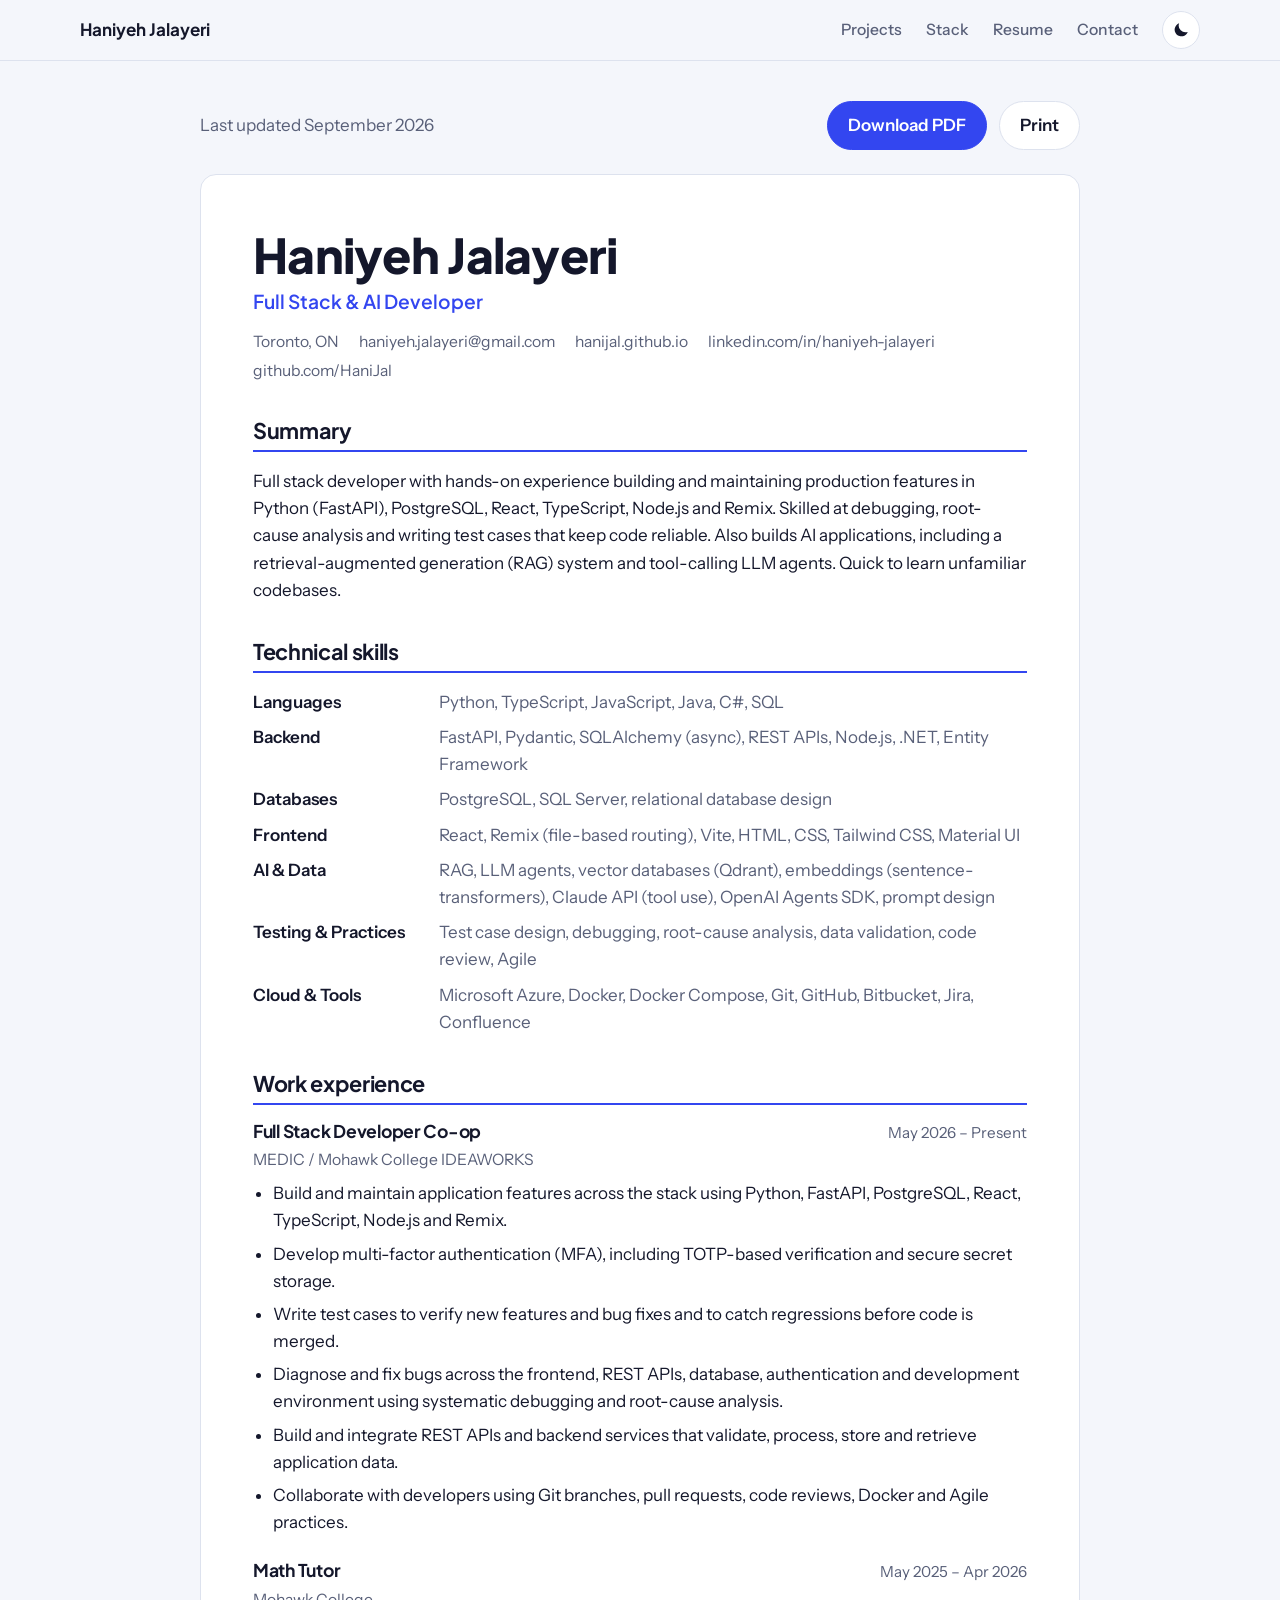
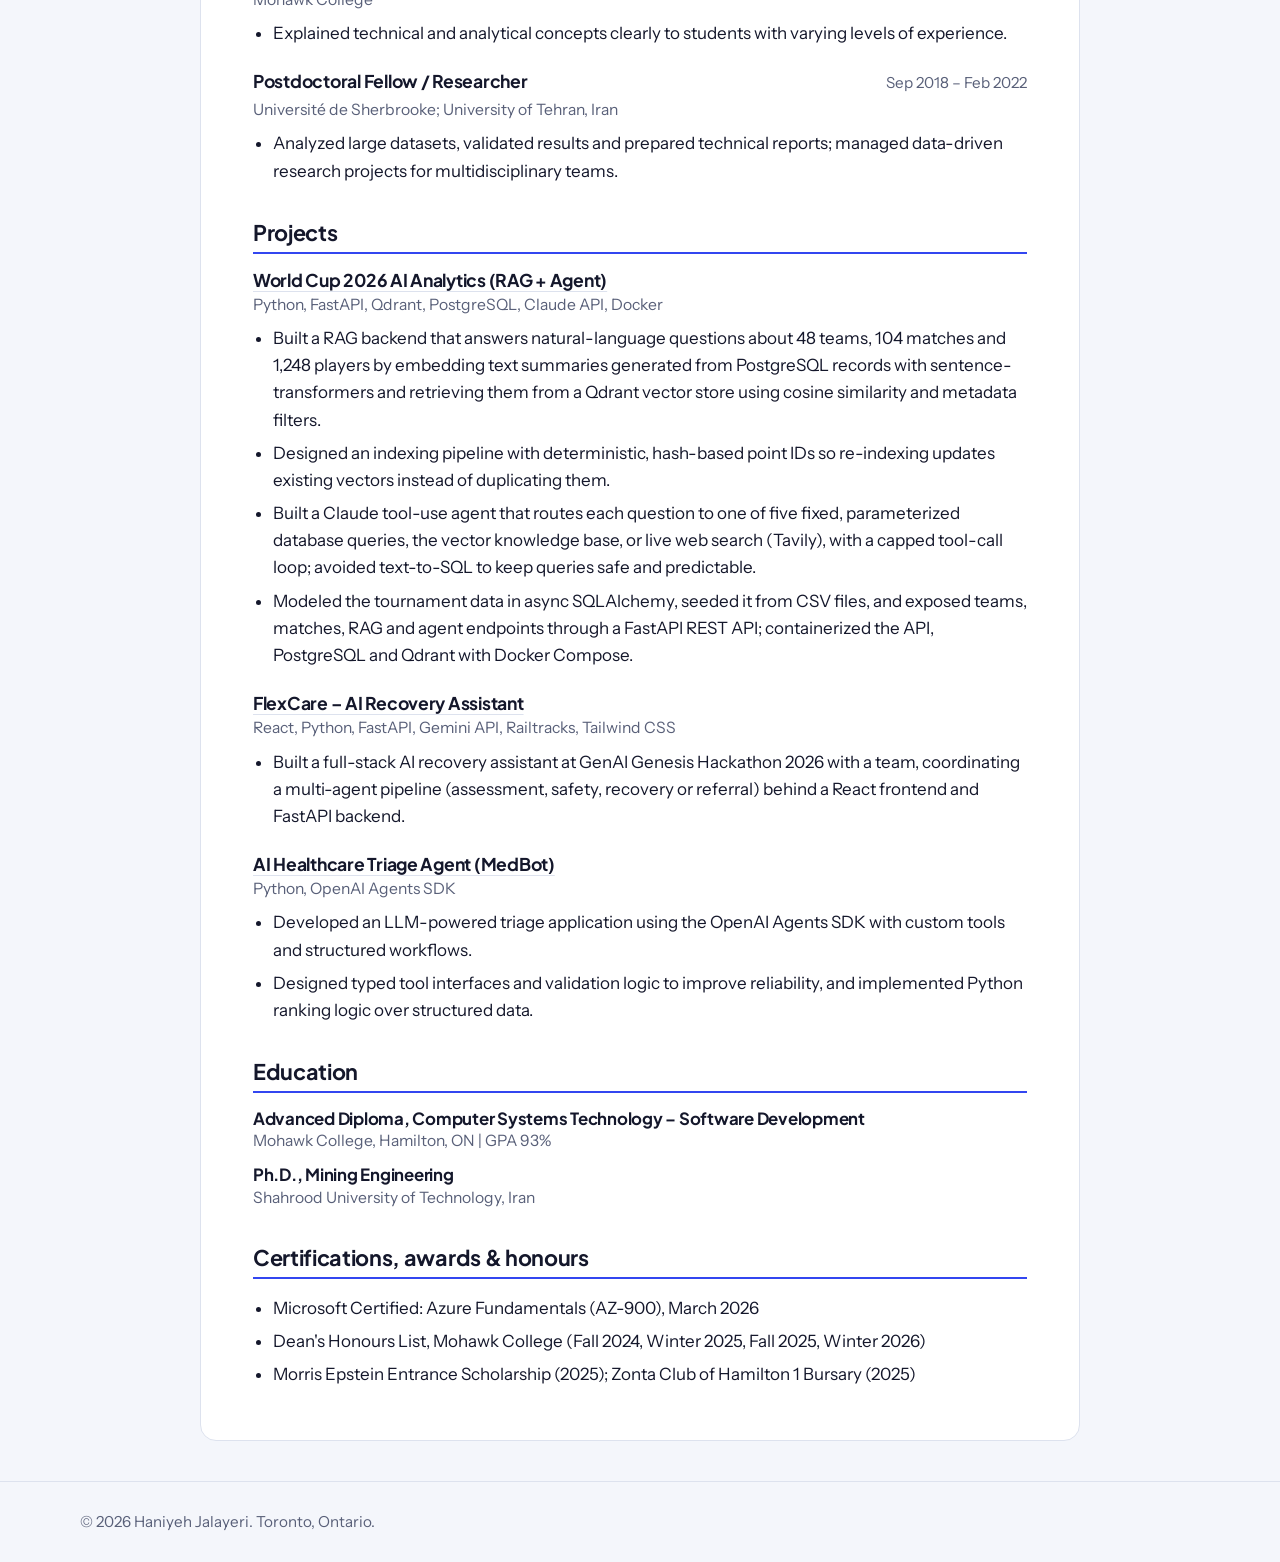
==== commit 85ff4549: "Add files via upload" ====
--- a/resume/index.html
+++ b/resume/index.html
@@ -22,9 +22,9 @@
         } catch (e) {}
       })();
     </script>
-    <script type="module" crossorigin src="/assets/resume-DP9jfaoP.js"></script>
-    <link rel="modulepreload" crossorigin href="/assets/index-DVxgqT0c.js">
-    <link rel="stylesheet" crossorigin href="/assets/index-DlS7prPo.css">
+    <script type="module" crossorigin src="/assets/resume-DE5BFXnw.js"></script>
+    <link rel="modulepreload" crossorigin href="/assets/index-DwCJev1Q.js">
+    <link rel="stylesheet" crossorigin href="/assets/index-I3q7o3WV.css">
   </head>
   <body>
     <div id="root"></div>
--- a/assets/index-I3q7o3WV.css
+++ b/assets/index-I3q7o3WV.css
@@ -0,0 +1 @@
+/*! tailwindcss v4.3.3 | MIT License | https://tailwindcss.com */@layer properties{@supports (((-webkit-hyphens:none)) and (not (margin-trim:inline))) or ((-moz-orient:inline) and (not (color:rgb(from red r g b)))){*,:before,:after,::backdrop{--tw-border-style:solid;--tw-gradient-position:initial;--tw-gradient-from:#0000;--tw-gradient-via:#0000;--tw-gradient-to:#0000;--tw-gradient-stops:initial;--tw-gradient-via-stops:initial;--tw-gradient-from-position:0%;--tw-gradient-via-position:50%;--tw-gradient-to-position:100%;--tw-font-weight:initial;--tw-tracking:initial;--tw-shadow:0 0 #0000;--tw-shadow-color:initial;--tw-shadow-alpha:100%;--tw-inset-shadow:0 0 #0000;--tw-inset-shadow-color:initial;--tw-inset-shadow-alpha:100%;--tw-ring-color:initial;--tw-ring-shadow:0 0 #0000;--tw-inset-ring-color:initial;--tw-inset-ring-shadow:0 0 #0000;--tw-ring-inset:initial;--tw-ring-offset-width:0px;--tw-ring-offset-color:#fff;--tw-ring-offset-shadow:0 0 #0000;--tw-blur:initial;--tw-brightness:initial;--tw-contrast:initial;--tw-grayscale:initial;--tw-hue-rotate:initial;--tw-invert:initial;--tw-opacity:initial;--tw-saturate:initial;--tw-sepia:initial;--tw-drop-shadow:initial;--tw-drop-shadow-color:initial;--tw-drop-shadow-alpha:100%;--tw-drop-shadow-size:initial;--tw-backdrop-blur:initial;--tw-backdrop-brightness:initial;--tw-backdrop-contrast:initial;--tw-backdrop-grayscale:initial;--tw-backdrop-hue-rotate:initial;--tw-backdrop-invert:initial;--tw-backdrop-opacity:initial;--tw-backdrop-saturate:initial;--tw-backdrop-sepia:initial;--tw-content:"";--tw-translate-x:0;--tw-translate-y:0;--tw-translate-z:0;--tw-leading:initial}}}@layer theme{:root,:host{--font-sans:-apple-system, BlinkMacSystemFont, "Segoe UI", Roboto, "Helvetica Neue", "Noto Sans", Arial, sans-serif, "Apple Color Emoji", "Segoe UI Emoji", "Segoe UI Symbol", "Noto Color Emoji";--font-mono:ui-monospace, SFMono-Regular, Menlo, Monaco, Consolas, "Liberation Mono", "Courier New", monospace;--spacing:.25rem;--text-xl:1.25rem;--text-xl--line-height:calc(1.75 / 1.25);--font-weight-medium:500;--font-weight-semibold:600;--font-weight-bold:700;--font-weight-extrabold:800;--leading-snug:1.375;--radius-md:.375rem;--radius-lg:.5rem;--radius-2xl:1rem;--aspect-video:16 / 9;--default-transition-duration:.15s;--default-transition-timing-function:cubic-bezier(.4, 0, .2, 1);--default-font-family:var(--font-sans);--default-mono-font-family:var(--font-mono);--font-display:"Plus Jakarta Sans", "Segoe UI", system-ui, sans-serif;--font-body:"Instrument Sans", "Segoe UI", system-ui, sans-serif}}@layer base{*,:after,:before,::backdrop{box-sizing:border-box;border:0 solid;margin:0;padding:0}::file-selector-button{box-sizing:border-box;border:0 solid;margin:0;padding:0}html,:host{-webkit-text-size-adjust:100%;-moz-tab-size:4;tab-size:4;line-height:1.5;font-family:var(--default-font-family,-apple-system, BlinkMacSystemFont, "Segoe UI", Roboto, "Helvetica Neue", "Noto Sans", Arial, sans-serif, "Apple Color Emoji", "Segoe UI Emoji", "Segoe UI Symbol", "Noto Color Emoji");font-feature-settings:var(--default-font-feature-settings,normal);font-variation-settings:var(--default-font-variation-settings,normal);-webkit-tap-highlight-color:transparent}hr{height:0;color:inherit;border-top-width:1px}abbr:where([title]){-webkit-text-decoration:underline dotted;text-decoration:underline dotted}h1,h2,h3,h4,h5,h6{font-size:inherit;font-weight:inherit}a{color:inherit;-webkit-text-decoration:inherit;text-decoration:inherit}b,strong{font-weight:bolder}code,kbd,samp,pre{font-family:var(--default-mono-font-family,ui-monospace, SFMono-Regular, Menlo, Monaco, Consolas, "Liberation Mono", "Courier New", monospace);font-feature-settings:var(--default-mono-font-feature-settings,normal);font-variation-settings:var(--default-mono-font-variation-settings,normal);font-size:1em}small{font-size:80%}sub,sup{vertical-align:baseline;font-size:75%;line-height:0;position:relative}sub{bottom:-.25em}sup{top:-.5em}table{text-indent:0;border-color:inherit;border-collapse:collapse}:-moz-focusring:where(:not(iframe)){outline:auto}progress{vertical-align:baseline}summary{display:list-item}ol,ul,menu{list-style:none}img,svg,video,canvas,audio,iframe,embed,object{vertical-align:middle;display:block}img,video{max-width:100%;height:auto}button,input,select,optgroup,textarea{font:inherit;font-feature-settings:inherit;font-variation-settings:inherit;letter-spacing:inherit;color:inherit;opacity:1;background-color:#0000;border-radius:0}::file-selector-button{font:inherit;font-feature-settings:inherit;font-variation-settings:inherit;letter-spacing:inherit;color:inherit;opacity:1;background-color:#0000;border-radius:0}:where(select:is([multiple],[size])) optgroup{font-weight:bolder}:where(select:is([multiple],[size])) optgroup option{padding-inline-start:20px}::file-selector-button{margin-inline-end:4px}::placeholder{opacity:1}@supports (not ((-webkit-appearance:-apple-pay-button))) or (contain-intrinsic-size:1px){::placeholder{color:currentColor}@supports (color:color-mix(in lab,red,red)){::placeholder{color:color-mix(in oklab,currentcolor 50%,transparent)}}}textarea{resize:vertical}::-webkit-search-decoration{-webkit-appearance:none}::-webkit-date-and-time-value{min-height:1lh;text-align:inherit}::-webkit-datetime-edit{display:inline-flex}::-webkit-datetime-edit-fields-wrapper{padding:0}::-webkit-datetime-edit{padding-block:0}::-webkit-datetime-edit-year-field{padding-block:0}::-webkit-datetime-edit-month-field{padding-block:0}::-webkit-datetime-edit-day-field{padding-block:0}::-webkit-datetime-edit-hour-field{padding-block:0}::-webkit-datetime-edit-minute-field{padding-block:0}::-webkit-datetime-edit-second-field{padding-block:0}::-webkit-datetime-edit-millisecond-field{padding-block:0}::-webkit-datetime-edit-meridiem-field{padding-block:0}::-webkit-calendar-picker-indicator{line-height:1}:-moz-ui-invalid{box-shadow:none}button,input:where([type=button],[type=reset],[type=submit]){-webkit-appearance:button;-moz-appearance:button;appearance:button}::file-selector-button{-webkit-appearance:button;-moz-appearance:button;appearance:button}::-webkit-inner-spin-button{height:auto}::-webkit-outer-spin-button{height:auto}[hidden]:where(:not([hidden=until-found])){display:none!important}}@layer components;@layer utilities{.absolute{position:absolute}.relative{position:relative}.sticky{position:sticky}.-inset-3{inset:calc(var(--spacing) * -3)}.inset-0{top:0;right:0;bottom:0;left:0}.top-0{top:0}.top-2{top:calc(var(--spacing) * 2)}.-left-\[999px\]{left:-999px}.z-50{z-index:50}.z-\[100\]{z-index:100}.order-3{order:3}.order-first{order:-9999}.m-0{margin:0}.mx-1{margin-inline:var(--spacing)}.mx-auto{margin-inline:auto}.mt-0\.5{margin-top:calc(var(--spacing) * .5)}.mt-1{margin-top:var(--spacing)}.mt-2{margin-top:calc(var(--spacing) * 2)}.mt-3{margin-top:calc(var(--spacing) * 3)}.mt-5{margin-top:calc(var(--spacing) * 5)}.mt-7{margin-top:calc(var(--spacing) * 7)}.mt-9{margin-top:calc(var(--spacing) * 9)}.mt-auto{margin-top:auto}.mr-auto{margin-right:auto}.mb-3{margin-bottom:calc(var(--spacing) * 3)}.mb-4{margin-bottom:calc(var(--spacing) * 4)}.mb-5{margin-bottom:calc(var(--spacing) * 5)}.mb-6{margin-bottom:calc(var(--spacing) * 6)}.ml-5{margin-left:calc(var(--spacing) * 5)}.block{display:block}.contents{display:contents}.flex{display:flex}.grid{display:grid}.hidden{display:none}.inline-flex{display:inline-flex}.aspect-square{aspect-ratio:1}.aspect-video{aspect-ratio:var(--aspect-video)}.h-8{height:calc(var(--spacing) * 8)}.h-9{height:calc(var(--spacing) * 9)}.h-11{height:calc(var(--spacing) * 11)}.h-\[38px\]{height:38px}.h-full{height:100%}.w-9{width:calc(var(--spacing) * 9)}.w-11{width:calc(var(--spacing) * 11)}.w-\[38px\]{width:38px}.w-\[min\(880px\,100\%-2\.5rem\)\]{width:min(880px,100% - 2.5rem)}.w-\[min\(1120px\,100\%-2\.5rem\)\]{width:min(1120px,100% - 2.5rem)}.w-full{width:100%}.w-px{width:1px}.max-w-\[54ch\]{max-width:54ch}.max-w-\[58ch\]{max-width:58ch}.max-w-\[75ch\]{max-width:75ch}.max-w-\[180px\]{max-width:180px}.cursor-pointer{cursor:pointer}.list-disc{list-style-type:disc}.flex-col{flex-direction:column}.flex-wrap{flex-wrap:wrap}.place-items-center{place-items:center}.items-baseline{align-items:baseline}.items-center{align-items:center}.items-start{align-items:flex-start}.justify-between{justify-content:space-between}.gap-1\.5{gap:calc(var(--spacing) * 1.5)}.gap-2{gap:calc(var(--spacing) * 2)}.gap-3{gap:calc(var(--spacing) * 3)}.gap-3\.5{gap:calc(var(--spacing) * 3.5)}.gap-4{gap:calc(var(--spacing) * 4)}.gap-5{gap:calc(var(--spacing) * 5)}.gap-10{gap:calc(var(--spacing) * 10)}.gap-x-4{column-gap:calc(var(--spacing) * 4)}.gap-x-5{column-gap:calc(var(--spacing) * 5)}.gap-x-6{column-gap:calc(var(--spacing) * 6)}.gap-y-1{row-gap:var(--spacing)}.justify-self-start{justify-self:flex-start}.overflow-x-auto{overflow-x:auto}.rounded-2xl{border-radius:var(--radius-2xl)}.rounded-full{border-radius:3.40282e38px}.rounded-lg{border-radius:var(--radius-lg)}.rounded-md{border-radius:var(--radius-md)}.border{border-style:var(--tw-border-style);border-width:1px}.border-4{border-style:var(--tw-border-style);border-width:4px}.border-\[1\.5px\]{border-style:var(--tw-border-style);border-width:1.5px}.border-t{border-top-style:var(--tw-border-style);border-top-width:1px}.border-b{border-bottom-style:var(--tw-border-style);border-bottom-width:1px}.border-b-2{border-bottom-style:var(--tw-border-style);border-bottom-width:2px}.border-accent{border-color:var(--accent)}.border-line{border-color:var(--line)}.border-surface{border-color:var(--surface)}.bg-accent{background-color:var(--accent)}.bg-amber{background-color:#ffc24d}.bg-bg,.bg-bg\/85{background-color:var(--bg)}@supports (color:color-mix(in lab,red,red)){.bg-bg\/85{background-color:color-mix(in oklab,var(--bg) 85%,transparent)}}.bg-line{background-color:var(--line)}.bg-surface{background-color:var(--surface)}.bg-gradient-to-br{--tw-gradient-position:to bottom right in oklab;background-image:linear-gradient(var(--tw-gradient-stops))}.from-accent{--tw-gradient-from:var(--accent);--tw-gradient-stops:var(--tw-gradient-via-stops,var(--tw-gradient-position), var(--tw-gradient-from) var(--tw-gradient-from-position), var(--tw-gradient-to) var(--tw-gradient-to-position))}.to-\[\#6B4BFF\]{--tw-gradient-to:#6b4bff;--tw-gradient-stops:var(--tw-gradient-via-stops,var(--tw-gradient-position), var(--tw-gradient-from) var(--tw-gradient-from-position), var(--tw-gradient-to) var(--tw-gradient-to-position))}.object-cover{object-fit:cover}.object-\[50\%_25\%\]{object-position:50% 25%}.object-top{object-position:top}.p-5{padding:calc(var(--spacing) * 5)}.p-\[1\.4rem\]{padding:1.4rem}.p-\[clamp\(1\.5rem\,5vw\,3\.25rem\)\]{padding:clamp(1.5rem,5vw,3.25rem)}.px-2\.5{padding-inline:calc(var(--spacing) * 2.5)}.px-3{padding-inline:calc(var(--spacing) * 3)}.px-3\.5{padding-inline:calc(var(--spacing) * 3.5)}.px-5{padding-inline:calc(var(--spacing) * 5)}.py-0\.5{padding-block:calc(var(--spacing) * .5)}.py-1{padding-block:var(--spacing)}.py-1\.5{padding-block:calc(var(--spacing) * 1.5)}.py-2{padding-block:calc(var(--spacing) * 2)}.py-2\.5{padding-block:calc(var(--spacing) * 2.5)}.py-7{padding-block:calc(var(--spacing) * 7)}.py-10{padding-block:calc(var(--spacing) * 10)}.pt-12{padding-top:calc(var(--spacing) * 12)}.pt-16{padding-top:calc(var(--spacing) * 16)}.pb-1{padding-bottom:var(--spacing)}.pb-1\.5{padding-bottom:calc(var(--spacing) * 1.5)}.pb-4{padding-bottom:calc(var(--spacing) * 4)}.pb-6{padding-bottom:calc(var(--spacing) * 6)}.pb-16{padding-bottom:calc(var(--spacing) * 16)}.pl-4{padding-left:calc(var(--spacing) * 4)}.font-display{font-family:Plus Jakarta Sans,Segoe UI,system-ui,sans-serif}.text-xl{font-size:var(--text-xl);line-height:var(--tw-leading,var(--text-xl--line-height))}.text-\[\.9rem\]{font-size:.9rem}.text-\[\.82rem\]{font-size:.82rem}.text-\[\.92rem\]{font-size:.92rem}.text-\[\.94rem\]{font-size:.94rem}.text-\[\.95rem\]{font-size:.95rem}.text-\[\.98rem\]{font-size:.98rem}.text-\[1\.1rem\]{font-size:1.1rem}.text-\[1\.2rem\]{font-size:1.2rem}.text-\[1\.05rem\]{font-size:1.05rem}.text-\[1\.08rem\]{font-size:1.08rem}.text-\[1\.35rem\]{font-size:1.35rem}.text-\[clamp\(1\.7rem\,3vw\,2\.2rem\)\]{font-size:clamp(1.7rem,3vw,2.2rem)}.text-\[clamp\(2\.2rem\,5vw\,3rem\)\]{font-size:clamp(2.2rem,5vw,3rem)}.text-\[clamp\(2\.4rem\,5\.2vw\,3\.9rem\)\]{font-size:clamp(2.4rem,5.2vw,3.9rem)}.text-\[clamp\(3rem\,6vw\,4\.5rem\)\]{font-size:clamp(3rem,6vw,4.5rem)}.font-bold{--tw-font-weight:var(--font-weight-bold);font-weight:var(--font-weight-bold)}.font-extrabold{--tw-font-weight:var(--font-weight-extrabold);font-weight:var(--font-weight-extrabold)}.font-medium{--tw-font-weight:var(--font-weight-medium);font-weight:var(--font-weight-medium)}.font-semibold{--tw-font-weight:var(--font-weight-semibold);font-weight:var(--font-weight-semibold)}.tracking-\[-0\.03em\]{--tw-tracking:-.03em;letter-spacing:-.03em}.tracking-\[-0\.025em\]{--tw-tracking:-.025em;letter-spacing:-.025em}.whitespace-nowrap{white-space:nowrap}.text-\[\#2B2100\]{color:#2b2100}.text-accent{color:var(--accent)}.text-accent-ink{color:var(--accent-ink)}.text-ink{color:var(--ink)}.text-muted{color:var(--muted)}.no-underline{text-decoration-line:none}.underline{text-decoration-line:underline}.decoration-line{-webkit-text-decoration-color:var(--line);text-decoration-color:var(--line)}.underline-offset-4{text-underline-offset:4px}.opacity-15{opacity:.15}.ring{--tw-ring-shadow:var(--tw-ring-inset,) 0 0 0 calc(1px + var(--tw-ring-offset-width)) var(--tw-ring-color,currentcolor);box-shadow:var(--tw-inset-shadow),var(--tw-inset-ring-shadow),var(--tw-ring-offset-shadow),var(--tw-ring-shadow),var(--tw-shadow)}.filter{filter:var(--tw-blur,) var(--tw-brightness,) var(--tw-contrast,) var(--tw-grayscale,) var(--tw-hue-rotate,) var(--tw-invert,) var(--tw-saturate,) var(--tw-sepia,) var(--tw-drop-shadow,)}.backdrop-blur{--tw-backdrop-blur:blur(8px);-webkit-backdrop-filter:var(--tw-backdrop-blur,) var(--tw-backdrop-brightness,) var(--tw-backdrop-contrast,) var(--tw-backdrop-grayscale,) var(--tw-backdrop-hue-rotate,) var(--tw-backdrop-invert,) var(--tw-backdrop-opacity,) var(--tw-backdrop-saturate,) var(--tw-backdrop-sepia,);backdrop-filter:var(--tw-backdrop-blur,) var(--tw-backdrop-brightness,) var(--tw-backdrop-contrast,) var(--tw-backdrop-grayscale,) var(--tw-backdrop-hue-rotate,) var(--tw-backdrop-invert,) var(--tw-backdrop-opacity,) var(--tw-backdrop-saturate,) var(--tw-backdrop-sepia,)}.transition{transition-property:color,background-color,border-color,outline-color,text-decoration-color,fill,stroke,--tw-gradient-from,--tw-gradient-via,--tw-gradient-to,opacity,box-shadow,transform,translate,scale,rotate,filter,-webkit-backdrop-filter,backdrop-filter,display,content-visibility,overlay,pointer-events;transition-timing-function:var(--tw-ease,var(--default-transition-timing-function));transition-duration:var(--tw-duration,var(--default-transition-duration))}.\[animation-delay\:\.1s\]{animation-delay:.1s}.\[animation-delay\:\.04s\]{animation-delay:40ms}.\[animation-delay\:\.16s\]{animation-delay:.16s}.before\:absolute:before{content:var(--tw-content);position:absolute}.before\:top-\[\.65em\]:before{content:var(--tw-content);top:.65em}.before\:left-0:before{content:var(--tw-content);left:0}.before\:h-1\.5:before{content:var(--tw-content);height:calc(var(--spacing) * 1.5)}.before\:w-1\.5:before{content:var(--tw-content);width:calc(var(--spacing) * 1.5)}.before\:rounded-full:before{content:var(--tw-content);border-radius:3.40282e38px}.before\:bg-accent:before{content:var(--tw-content);background-color:var(--accent)}.last\:mb-0:last-child{margin-bottom:0}@media(hover:hover){.hover\:-translate-y-px:hover{--tw-translate-y:-1px;translate:var(--tw-translate-x) var(--tw-translate-y)}.hover\:border-accent:hover{border-color:var(--accent)}.hover\:text-accent:hover{color:var(--accent)}.hover\:text-ink:hover{color:var(--ink)}.hover\:decoration-accent:hover{-webkit-text-decoration-color:var(--accent);text-decoration-color:var(--accent)}}.focus\:left-2:focus{left:calc(var(--spacing) * 2)}.aria-\[current\=page\]\:text-accent[aria-current=page]{color:var(--accent)}@media(min-width:40rem){.sm\:order-none{order:0}.sm\:block{display:block}.sm\:min-h-\[60px\]{min-height:60px}.sm\:w-auto{width:auto}.sm\:max-w-\[240px\]{max-width:240px}.sm\:grid-cols-\[170px_1fr\]{grid-template-columns:170px 1fr}.sm\:flex-nowrap{flex-wrap:nowrap}.sm\:gap-6{gap:calc(var(--spacing) * 6)}.sm\:pb-0{padding-bottom:0}.sm\:text-\[\.98rem\]{font-size:.98rem}}@media(min-width:48rem){.md\:order-none{order:0}.md\:max-w-\[300px\]{max-width:300px}.md\:grid-cols-2{grid-template-columns:repeat(2,minmax(0,1fr))}.md\:grid-cols-\[1\.3fr_\.7fr\]{grid-template-columns:1.3fr .7fr}.md\:gap-14{gap:calc(var(--spacing) * 14)}.md\:justify-self-center{justify-self:center}.md\:pt-16{padding-top:calc(var(--spacing) * 16)}}@media print{.print\:mt-1{margin-top:var(--spacing)}.print\:mt-2\.5{margin-top:calc(var(--spacing) * 2.5)}.print\:mb-1{margin-bottom:var(--spacing)}.print\:mb-1\.5{margin-bottom:calc(var(--spacing) * 1.5)}.print\:hidden{display:none}.print\:w-full{width:100%}.print\:max-w-none{max-width:none}.print\:break-inside-auto{break-inside:auto}.print\:break-after-avoid{break-after:avoid}.print\:grid-cols-\[130px_1fr\]{grid-template-columns:130px 1fr}.print\:justify-center{justify-content:center}.print\:gap-0\.5{gap:calc(var(--spacing) * .5)}.print\:rounded-none{border-radius:0}.print\:border-0{border-style:var(--tw-border-style);border-width:0}.print\:border-b{border-bottom-style:var(--tw-border-style);border-bottom-width:1px}.print\:p-0{padding:0}.print\:py-0{padding-block:0}.print\:pb-0\.5{padding-bottom:calc(var(--spacing) * .5)}.print\:text-center{text-align:center}.print\:text-\[9pt\]{font-size:9pt}.print\:text-\[10\.5pt\]{font-size:10.5pt}.print\:text-\[10pt\]{font-size:10pt}.print\:text-\[11pt\]{font-size:11pt}.print\:text-\[20pt\]{font-size:20pt}.print\:leading-snug{--tw-leading:var(--leading-snug);line-height:var(--leading-snug)}}}:root{--bg:#f4f6fb;--surface:#fff;--ink:#14172b;--muted:#596079;--line:#dde2ee;--accent:#3346f0;--accent-ink:#fff;--spot:#141834;--spot-line:#2e3563}:root[data-theme=dark]{--bg:#0d1020;--surface:#161a30;--ink:#eceffa;--muted:#9aa2bf;--line:#2a3050;--accent:#97a4ff;--accent-ink:#0d1020;--spot:#1a1f42;--spot-line:#343c72}html{scroll-behavior:smooth;scroll-padding-top:72px}body{background:var(--bg);color:var(--ink);font-family:var(--font-body);-webkit-font-smoothing:antialiased;margin:0;font-size:1.0625rem;line-height:1.6}h1,h2,h3{font-family:var(--font-display);letter-spacing:-.015em;line-height:1.15}:focus-visible{outline:3px solid var(--accent);outline-offset:3px;border-radius:6px}@media(prefers-reduced-motion:no-preference){.rise{animation:.6s cubic-bezier(.2,.7,.2,1) both rise}@keyframes rise{0%{opacity:0;transform:translateY(14px)}to{opacity:1;transform:none}}}@media(prefers-reduced-motion:reduce){html{scroll-behavior:auto}}@media print{@page{size:letter;margin:.45in .5in}:root,:root[data-theme=dark]{--bg:#fff;--surface:#fff;--ink:#111;--muted:#3f4455;--line:#c9cedb;--accent:#1f3a8f}body{font-size:9pt;line-height:1.32}a{color:inherit;text-decoration:none!important}}@property --tw-border-style{syntax:"*";inherits:false;initial-value:solid}@property --tw-gradient-position{syntax:"*";inherits:false}@property --tw-gradient-from{syntax:"<color>";inherits:false;initial-value:#0000}@property --tw-gradient-via{syntax:"<color>";inherits:false;initial-value:#0000}@property --tw-gradient-to{syntax:"<color>";inherits:false;initial-value:#0000}@property --tw-gradient-stops{syntax:"*";inherits:false}@property --tw-gradient-via-stops{syntax:"*";inherits:false}@property --tw-gradient-from-position{syntax:"<length-percentage>";inherits:false;initial-value:0%}@property --tw-gradient-via-position{syntax:"<length-percentage>";inherits:false;initial-value:50%}@property --tw-gradient-to-position{syntax:"<length-percentage>";inherits:false;initial-value:100%}@property --tw-font-weight{syntax:"*";inherits:false}@property --tw-tracking{syntax:"*";inherits:false}@property --tw-shadow{syntax:"*";inherits:false;initial-value:0 0 #0000}@property --tw-shadow-color{syntax:"*";inherits:false}@property --tw-shadow-alpha{syntax:"<percentage>";inherits:false;initial-value:100%}@property --tw-inset-shadow{syntax:"*";inherits:false;initial-value:0 0 #0000}@property --tw-inset-shadow-color{syntax:"*";inherits:false}@property --tw-inset-shadow-alpha{syntax:"<percentage>";inherits:false;initial-value:100%}@property --tw-ring-color{syntax:"*";inherits:false}@property --tw-ring-shadow{syntax:"*";inherits:false;initial-value:0 0 #0000}@property --tw-inset-ring-color{syntax:"*";inherits:false}@property --tw-inset-ring-shadow{syntax:"*";inherits:false;initial-value:0 0 #0000}@property --tw-ring-inset{syntax:"*";inherits:false}@property --tw-ring-offset-width{syntax:"<length>";inherits:false;initial-value:0}@property --tw-ring-offset-color{syntax:"*";inherits:false;initial-value:#fff}@property --tw-ring-offset-shadow{syntax:"*";inherits:false;initial-value:0 0 #0000}@property --tw-blur{syntax:"*";inherits:false}@property --tw-brightness{syntax:"*";inherits:false}@property --tw-contrast{syntax:"*";inherits:false}@property --tw-grayscale{syntax:"*";inherits:false}@property --tw-hue-rotate{syntax:"*";inherits:false}@property --tw-invert{syntax:"*";inherits:false}@property --tw-opacity{syntax:"*";inherits:false}@property --tw-saturate{syntax:"*";inherits:false}@property --tw-sepia{syntax:"*";inherits:false}@property --tw-drop-shadow{syntax:"*";inherits:false}@property --tw-drop-shadow-color{syntax:"*";inherits:false}@property --tw-drop-shadow-alpha{syntax:"<percentage>";inherits:false;initial-value:100%}@property --tw-drop-shadow-size{syntax:"*";inherits:false}@property --tw-backdrop-blur{syntax:"*";inherits:false}@property --tw-backdrop-brightness{syntax:"*";inherits:false}@property --tw-backdrop-contrast{syntax:"*";inherits:false}@property --tw-backdrop-grayscale{syntax:"*";inherits:false}@property --tw-backdrop-hue-rotate{syntax:"*";inherits:false}@property --tw-backdrop-invert{syntax:"*";inherits:false}@property --tw-backdrop-opacity{syntax:"*";inherits:false}@property --tw-backdrop-saturate{syntax:"*";inherits:false}@property --tw-backdrop-sepia{syntax:"*";inherits:false}@property --tw-content{syntax:"*";inherits:false;initial-value:""}@property --tw-translate-x{syntax:"*";inherits:false;initial-value:0}@property --tw-translate-y{syntax:"*";inherits:false;initial-value:0}@property --tw-translate-z{syntax:"*";inherits:false;initial-value:0}@property --tw-leading{syntax:"*";inherits:false}
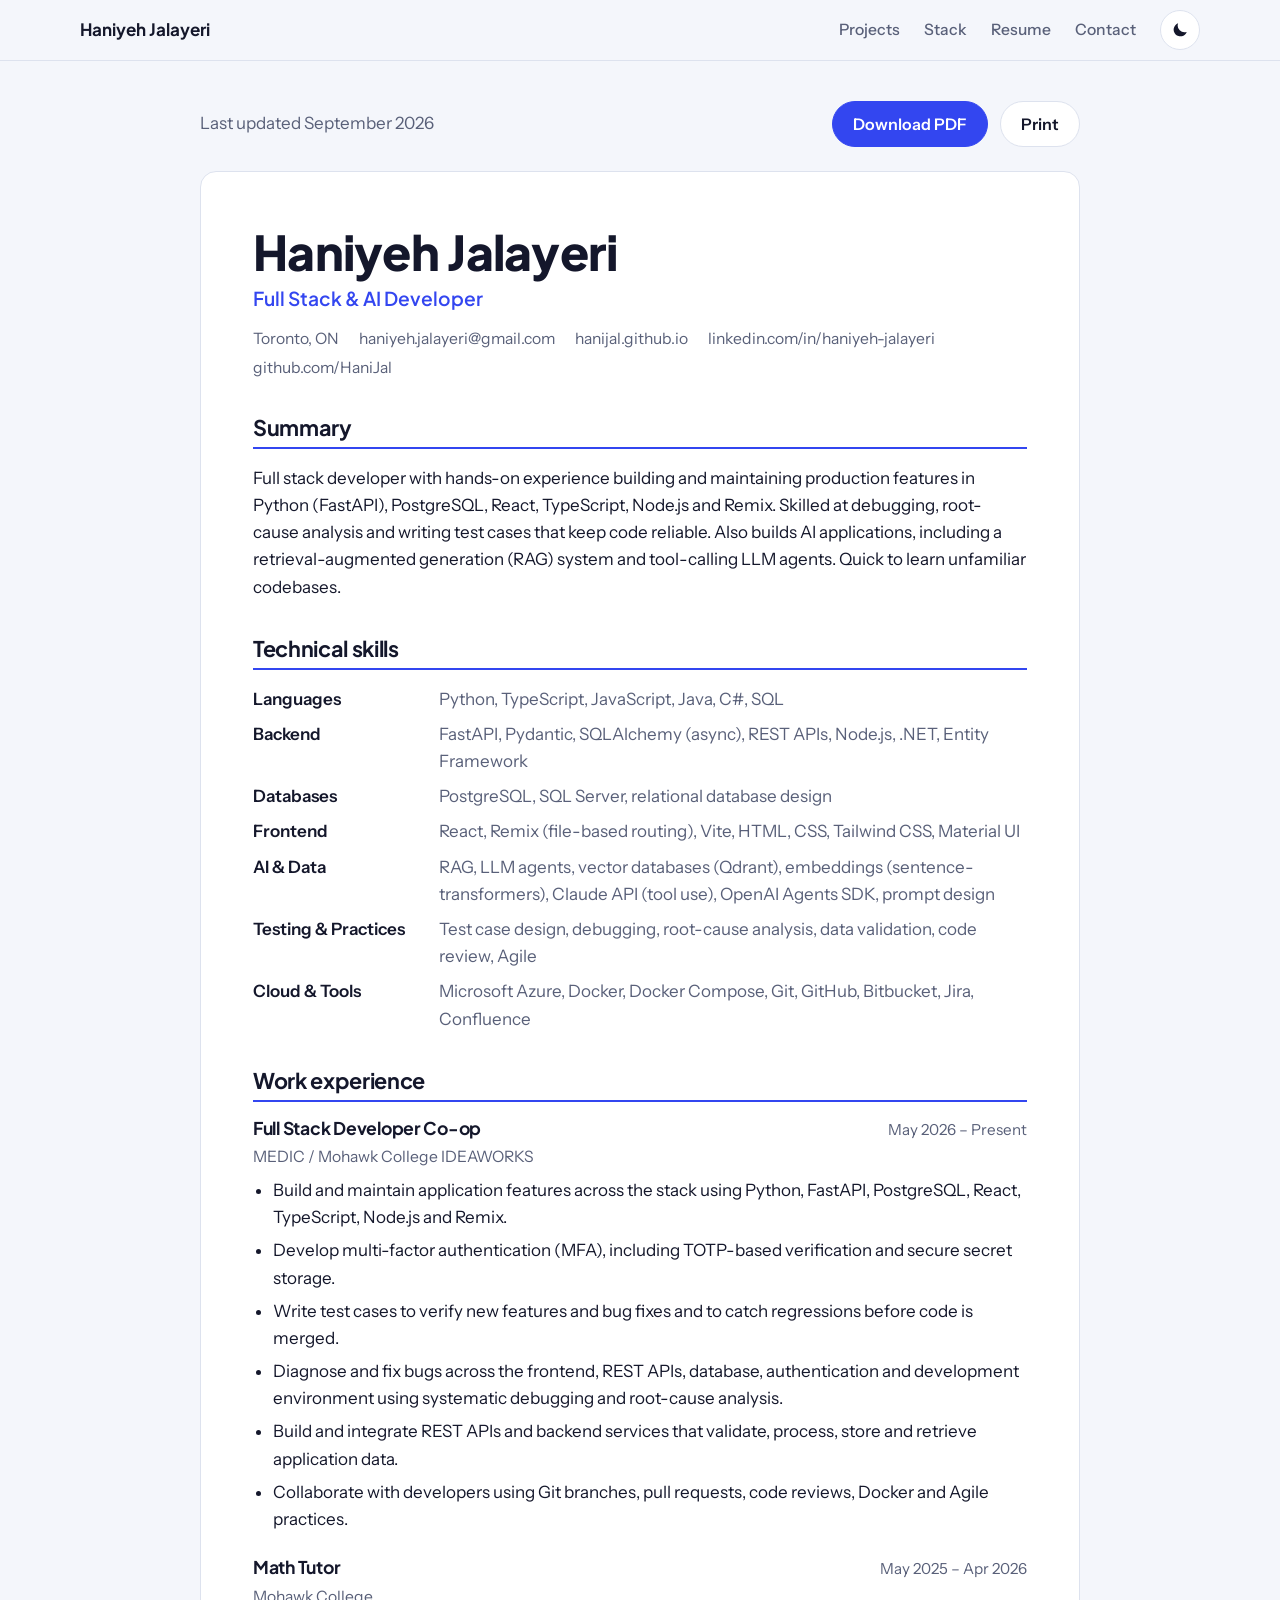
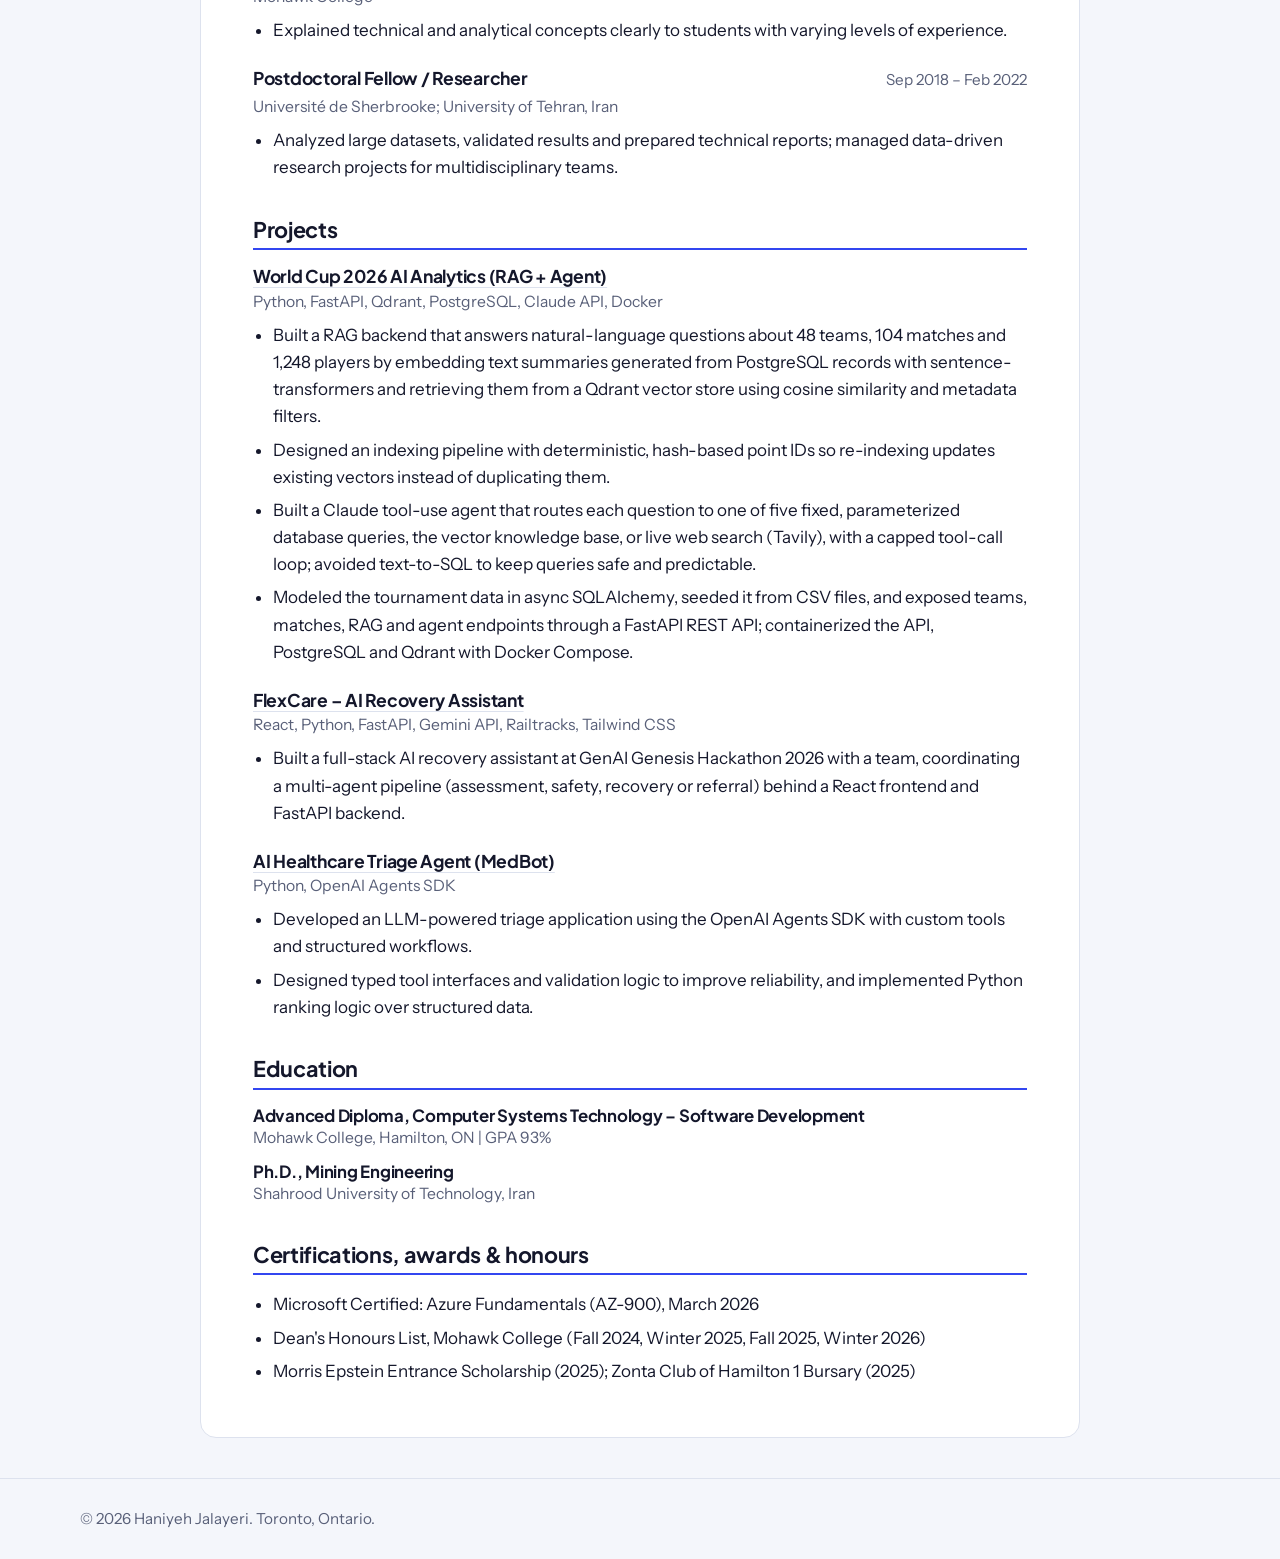
==== commit 46e004b1: "Add files via upload" ====
--- a/resume/index.html
+++ b/resume/index.html
@@ -22,9 +22,9 @@
         } catch (e) {}
       })();
     </script>
-    <script type="module" crossorigin src="/assets/resume-DE5BFXnw.js"></script>
-    <link rel="modulepreload" crossorigin href="/assets/index-DwCJev1Q.js">
-    <link rel="stylesheet" crossorigin href="/assets/index-I3q7o3WV.css">
+    <script type="module" crossorigin src="/assets/resume-C3FdptwQ.js"></script>
+    <link rel="modulepreload" crossorigin href="/assets/index-BD8OFD_k.js">
+    <link rel="stylesheet" crossorigin href="/assets/index-39ZbzACZ.css">
   </head>
   <body>
     <div id="root"></div>
--- a/assets/index-39ZbzACZ.css
+++ b/assets/index-39ZbzACZ.css
@@ -0,0 +1 @@
+/*! tailwindcss v4.3.3 | MIT License | https://tailwindcss.com */@layer properties{@supports (((-webkit-hyphens:none)) and (not (margin-trim:inline))) or ((-moz-orient:inline) and (not (color:rgb(from red r g b)))){*,:before,:after,::backdrop{--tw-border-style:solid;--tw-gradient-position:initial;--tw-gradient-from:#0000;--tw-gradient-via:#0000;--tw-gradient-to:#0000;--tw-gradient-stops:initial;--tw-gradient-via-stops:initial;--tw-gradient-from-position:0%;--tw-gradient-via-position:50%;--tw-gradient-to-position:100%;--tw-font-weight:initial;--tw-tracking:initial;--tw-shadow:0 0 #0000;--tw-shadow-color:initial;--tw-shadow-alpha:100%;--tw-inset-shadow:0 0 #0000;--tw-inset-shadow-color:initial;--tw-inset-shadow-alpha:100%;--tw-ring-color:initial;--tw-ring-shadow:0 0 #0000;--tw-inset-ring-color:initial;--tw-inset-ring-shadow:0 0 #0000;--tw-ring-inset:initial;--tw-ring-offset-width:0px;--tw-ring-offset-color:#fff;--tw-ring-offset-shadow:0 0 #0000;--tw-blur:initial;--tw-brightness:initial;--tw-contrast:initial;--tw-grayscale:initial;--tw-hue-rotate:initial;--tw-invert:initial;--tw-opacity:initial;--tw-saturate:initial;--tw-sepia:initial;--tw-drop-shadow:initial;--tw-drop-shadow-color:initial;--tw-drop-shadow-alpha:100%;--tw-drop-shadow-size:initial;--tw-backdrop-blur:initial;--tw-backdrop-brightness:initial;--tw-backdrop-contrast:initial;--tw-backdrop-grayscale:initial;--tw-backdrop-hue-rotate:initial;--tw-backdrop-invert:initial;--tw-backdrop-opacity:initial;--tw-backdrop-saturate:initial;--tw-backdrop-sepia:initial;--tw-content:"";--tw-translate-x:0;--tw-translate-y:0;--tw-translate-z:0;--tw-leading:initial}}}@layer theme{:root,:host{--font-sans:-apple-system, BlinkMacSystemFont, "Segoe UI", Roboto, "Helvetica Neue", "Noto Sans", Arial, sans-serif, "Apple Color Emoji", "Segoe UI Emoji", "Segoe UI Symbol", "Noto Color Emoji";--font-mono:ui-monospace, SFMono-Regular, Menlo, Monaco, Consolas, "Liberation Mono", "Courier New", monospace;--spacing:.25rem;--text-base:1rem;--text-base--line-height: 1.5 ;--text-xl:1.25rem;--text-xl--line-height:calc(1.75 / 1.25);--font-weight-medium:500;--font-weight-semibold:600;--font-weight-bold:700;--font-weight-extrabold:800;--leading-snug:1.375;--radius-md:.375rem;--radius-lg:.5rem;--radius-2xl:1rem;--aspect-video:16 / 9;--default-transition-duration:.15s;--default-transition-timing-function:cubic-bezier(.4, 0, .2, 1);--default-font-family:var(--font-sans);--default-mono-font-family:var(--font-mono);--font-display:"Plus Jakarta Sans", "Segoe UI", system-ui, sans-serif;--font-body:"Instrument Sans", "Segoe UI", system-ui, sans-serif}}@layer base{*,:after,:before,::backdrop{box-sizing:border-box;border:0 solid;margin:0;padding:0}::file-selector-button{box-sizing:border-box;border:0 solid;margin:0;padding:0}html,:host{-webkit-text-size-adjust:100%;-moz-tab-size:4;tab-size:4;line-height:1.5;font-family:var(--default-font-family,-apple-system, BlinkMacSystemFont, "Segoe UI", Roboto, "Helvetica Neue", "Noto Sans", Arial, sans-serif, "Apple Color Emoji", "Segoe UI Emoji", "Segoe UI Symbol", "Noto Color Emoji");font-feature-settings:var(--default-font-feature-settings,normal);font-variation-settings:var(--default-font-variation-settings,normal);-webkit-tap-highlight-color:transparent}hr{height:0;color:inherit;border-top-width:1px}abbr:where([title]){-webkit-text-decoration:underline dotted;text-decoration:underline dotted}h1,h2,h3,h4,h5,h6{font-size:inherit;font-weight:inherit}a{color:inherit;-webkit-text-decoration:inherit;text-decoration:inherit}b,strong{font-weight:bolder}code,kbd,samp,pre{font-family:var(--default-mono-font-family,ui-monospace, SFMono-Regular, Menlo, Monaco, Consolas, "Liberation Mono", "Courier New", monospace);font-feature-settings:var(--default-mono-font-feature-settings,normal);font-variation-settings:var(--default-mono-font-variation-settings,normal);font-size:1em}small{font-size:80%}sub,sup{vertical-align:baseline;font-size:75%;line-height:0;position:relative}sub{bottom:-.25em}sup{top:-.5em}table{text-indent:0;border-color:inherit;border-collapse:collapse}:-moz-focusring:where(:not(iframe)){outline:auto}progress{vertical-align:baseline}summary{display:list-item}ol,ul,menu{list-style:none}img,svg,video,canvas,audio,iframe,embed,object{vertical-align:middle;display:block}img,video{max-width:100%;height:auto}button,input,select,optgroup,textarea{font:inherit;font-feature-settings:inherit;font-variation-settings:inherit;letter-spacing:inherit;color:inherit;opacity:1;background-color:#0000;border-radius:0}::file-selector-button{font:inherit;font-feature-settings:inherit;font-variation-settings:inherit;letter-spacing:inherit;color:inherit;opacity:1;background-color:#0000;border-radius:0}:where(select:is([multiple],[size])) optgroup{font-weight:bolder}:where(select:is([multiple],[size])) optgroup option{padding-inline-start:20px}::file-selector-button{margin-inline-end:4px}::placeholder{opacity:1}@supports (not ((-webkit-appearance:-apple-pay-button))) or (contain-intrinsic-size:1px){::placeholder{color:currentColor}@supports (color:color-mix(in lab,red,red)){::placeholder{color:color-mix(in oklab,currentcolor 50%,transparent)}}}textarea{resize:vertical}::-webkit-search-decoration{-webkit-appearance:none}::-webkit-date-and-time-value{min-height:1lh;text-align:inherit}::-webkit-datetime-edit{display:inline-flex}::-webkit-datetime-edit-fields-wrapper{padding:0}::-webkit-datetime-edit{padding-block:0}::-webkit-datetime-edit-year-field{padding-block:0}::-webkit-datetime-edit-month-field{padding-block:0}::-webkit-datetime-edit-day-field{padding-block:0}::-webkit-datetime-edit-hour-field{padding-block:0}::-webkit-datetime-edit-minute-field{padding-block:0}::-webkit-datetime-edit-second-field{padding-block:0}::-webkit-datetime-edit-millisecond-field{padding-block:0}::-webkit-datetime-edit-meridiem-field{padding-block:0}::-webkit-calendar-picker-indicator{line-height:1}:-moz-ui-invalid{box-shadow:none}button,input:where([type=button],[type=reset],[type=submit]){-webkit-appearance:button;-moz-appearance:button;appearance:button}::file-selector-button{-webkit-appearance:button;-moz-appearance:button;appearance:button}::-webkit-inner-spin-button{height:auto}::-webkit-outer-spin-button{height:auto}[hidden]:where(:not([hidden=until-found])){display:none!important}}@layer components;@layer utilities{.invisible{visibility:hidden}.absolute{position:absolute}.relative{position:relative}.sticky{position:sticky}.-inset-2{inset:calc(var(--spacing) * -2)}.inset-0{top:0;right:0;bottom:0;left:0}.top-0{top:0}.top-2{top:calc(var(--spacing) * 2)}.-left-\[999px\]{left:-999px}.z-50{z-index:50}.z-\[100\]{z-index:100}.order-first{order:-9999}.m-0{margin:0}.-mx-5{margin-inline:calc(var(--spacing) * -5)}.mx-1{margin-inline:var(--spacing)}.mx-auto{margin-inline:auto}.mt-0\.5{margin-top:calc(var(--spacing) * .5)}.mt-1{margin-top:var(--spacing)}.mt-2{margin-top:calc(var(--spacing) * 2)}.mt-3{margin-top:calc(var(--spacing) * 3)}.mt-4{margin-top:calc(var(--spacing) * 4)}.mt-6{margin-top:calc(var(--spacing) * 6)}.mt-9{margin-top:calc(var(--spacing) * 9)}.mt-auto{margin-top:auto}.mr-auto{margin-right:auto}.mb-3{margin-bottom:calc(var(--spacing) * 3)}.mb-4{margin-bottom:calc(var(--spacing) * 4)}.mb-5{margin-bottom:calc(var(--spacing) * 5)}.mb-6{margin-bottom:calc(var(--spacing) * 6)}.ml-5{margin-left:calc(var(--spacing) * 5)}.block{display:block}.contents{display:contents}.flex{display:flex}.grid{display:grid}.hidden{display:none}.inline-flex{display:inline-flex}.inline-grid{display:inline-grid}.aspect-square{aspect-ratio:1}.aspect-video{aspect-ratio:var(--aspect-video)}.h-8{height:calc(var(--spacing) * 8)}.h-9{height:calc(var(--spacing) * 9)}.h-10{height:calc(var(--spacing) * 10)}.h-11{height:calc(var(--spacing) * 11)}.h-full{height:100%}.min-h-\[60px\]{min-height:60px}.w-9{width:calc(var(--spacing) * 9)}.w-10{width:calc(var(--spacing) * 10)}.w-11{width:calc(var(--spacing) * 11)}.w-\[min\(880px\,100\%-2\.5rem\)\]{width:min(880px,100% - 2.5rem)}.w-\[min\(1120px\,100\%-2\.5rem\)\]{width:min(1120px,100% - 2.5rem)}.w-full{width:100%}.w-px{width:1px}.max-w-\[54ch\]{max-width:54ch}.max-w-\[58ch\]{max-width:58ch}.max-w-\[75ch\]{max-width:75ch}.max-w-\[132px\]{max-width:132px}.shrink-0{flex-shrink:0}.cursor-pointer{cursor:pointer}.list-disc{list-style-type:disc}.grid-cols-2{grid-template-columns:repeat(2,minmax(0,1fr))}.flex-col{flex-direction:column}.flex-wrap{flex-wrap:wrap}.place-items-center{place-items:center}.items-baseline{align-items:baseline}.items-center{align-items:center}.items-start{align-items:flex-start}.justify-between{justify-content:space-between}.justify-center{justify-content:center}.gap-1\.5{gap:calc(var(--spacing) * 1.5)}.gap-2{gap:calc(var(--spacing) * 2)}.gap-3{gap:calc(var(--spacing) * 3)}.gap-4{gap:calc(var(--spacing) * 4)}.gap-6{gap:calc(var(--spacing) * 6)}.gap-7{gap:calc(var(--spacing) * 7)}.gap-x-4{column-gap:calc(var(--spacing) * 4)}.gap-x-5{column-gap:calc(var(--spacing) * 5)}.gap-x-6{column-gap:calc(var(--spacing) * 6)}.gap-y-1{row-gap:var(--spacing)}.justify-self-center{justify-self:center}.overflow-x-auto{overflow-x:auto}.rounded-2xl{border-radius:var(--radius-2xl)}.rounded-full{border-radius:3.40282e38px}.rounded-lg{border-radius:var(--radius-lg)}.rounded-md{border-radius:var(--radius-md)}.border{border-style:var(--tw-border-style);border-width:1px}.border-4{border-style:var(--tw-border-style);border-width:4px}.border-\[1\.5px\]{border-style:var(--tw-border-style);border-width:1.5px}.border-t{border-top-style:var(--tw-border-style);border-top-width:1px}.border-b{border-bottom-style:var(--tw-border-style);border-bottom-width:1px}.border-b-2{border-bottom-style:var(--tw-border-style);border-bottom-width:2px}.border-accent{border-color:var(--accent)}.border-line{border-color:var(--line)}.border-surface{border-color:var(--surface)}.bg-accent{background-color:var(--accent)}.bg-amber{background-color:#ffc24d}.bg-bg,.bg-bg\/85{background-color:var(--bg)}@supports (color:color-mix(in lab,red,red)){.bg-bg\/85{background-color:color-mix(in oklab,var(--bg) 85%,transparent)}}.bg-line{background-color:var(--line)}.bg-surface{background-color:var(--surface)}.bg-gradient-to-br{--tw-gradient-position:to bottom right in oklab;background-image:linear-gradient(var(--tw-gradient-stops))}.from-accent{--tw-gradient-from:var(--accent);--tw-gradient-stops:var(--tw-gradient-via-stops,var(--tw-gradient-position), var(--tw-gradient-from) var(--tw-gradient-from-position), var(--tw-gradient-to) var(--tw-gradient-to-position))}.to-\[\#6B4BFF\]{--tw-gradient-to:#6b4bff;--tw-gradient-stops:var(--tw-gradient-via-stops,var(--tw-gradient-position), var(--tw-gradient-from) var(--tw-gradient-from-position), var(--tw-gradient-to) var(--tw-gradient-to-position))}.object-cover{object-fit:cover}.object-\[50\%_25\%\]{object-position:50% 25%}.object-top{object-position:top}.p-4{padding:calc(var(--spacing) * 4)}.p-\[clamp\(1\.5rem\,5vw\,3\.25rem\)\]{padding:clamp(1.5rem,5vw,3.25rem)}.px-2{padding-inline:calc(var(--spacing) * 2)}.px-2\.5{padding-inline:calc(var(--spacing) * 2.5)}.px-3{padding-inline:calc(var(--spacing) * 3)}.px-3\.5{padding-inline:calc(var(--spacing) * 3.5)}.px-5{padding-inline:calc(var(--spacing) * 5)}.py-0\.5{padding-block:calc(var(--spacing) * .5)}.py-1{padding-block:var(--spacing)}.py-1\.5{padding-block:calc(var(--spacing) * 1.5)}.py-2{padding-block:calc(var(--spacing) * 2)}.py-2\.5{padding-block:calc(var(--spacing) * 2.5)}.py-3{padding-block:calc(var(--spacing) * 3)}.py-7{padding-block:calc(var(--spacing) * 7)}.py-10{padding-block:calc(var(--spacing) * 10)}.pt-8{padding-top:calc(var(--spacing) * 8)}.pt-12{padding-top:calc(var(--spacing) * 12)}.pb-1{padding-bottom:var(--spacing)}.pb-1\.5{padding-bottom:calc(var(--spacing) * 1.5)}.pb-2{padding-bottom:calc(var(--spacing) * 2)}.pb-4{padding-bottom:calc(var(--spacing) * 4)}.pb-12{padding-bottom:calc(var(--spacing) * 12)}.pl-4{padding-left:calc(var(--spacing) * 4)}.text-center{text-align:center}.text-left{text-align:left}.font-display{font-family:Plus Jakarta Sans,Segoe UI,system-ui,sans-serif}.text-xl{font-size:var(--text-xl);line-height:var(--tw-leading,var(--text-xl--line-height))}.text-\[\.9rem\]{font-size:.9rem}.text-\[\.82rem\]{font-size:.82rem}.text-\[\.85rem\]{font-size:.85rem}.text-\[\.92rem\]{font-size:.92rem}.text-\[\.94rem\]{font-size:.94rem}.text-\[\.95rem\]{font-size:.95rem}.text-\[\.98rem\]{font-size:.98rem}.text-\[1\.1rem\]{font-size:1.1rem}.text-\[1\.2rem\]{font-size:1.2rem}.text-\[1\.05rem\]{font-size:1.05rem}.text-\[1\.35rem\]{font-size:1.35rem}.text-\[1rem\]{font-size:1rem}.text-\[clamp\(1\.6rem\,3vw\,2\.2rem\)\]{font-size:clamp(1.6rem,3vw,2.2rem)}.text-\[clamp\(1\.9rem\,8\.4vw\,3\.9rem\)\]{font-size:clamp(1.9rem,8.4vw,3.9rem)}.text-\[clamp\(2\.2rem\,5vw\,3rem\)\]{font-size:clamp(2.2rem,5vw,3rem)}.text-\[clamp\(3rem\,6vw\,4\.5rem\)\]{font-size:clamp(3rem,6vw,4.5rem)}.font-bold{--tw-font-weight:var(--font-weight-bold);font-weight:var(--font-weight-bold)}.font-extrabold{--tw-font-weight:var(--font-weight-extrabold);font-weight:var(--font-weight-extrabold)}.font-medium{--tw-font-weight:var(--font-weight-medium);font-weight:var(--font-weight-medium)}.font-semibold{--tw-font-weight:var(--font-weight-semibold);font-weight:var(--font-weight-semibold)}.tracking-\[-0\.03em\]{--tw-tracking:-.03em;letter-spacing:-.03em}.tracking-\[-0\.025em\]{--tw-tracking:-.025em;letter-spacing:-.025em}.whitespace-nowrap{white-space:nowrap}.text-\[\#2B2100\]{color:#2b2100}.text-accent{color:var(--accent)}.text-accent-ink{color:var(--accent-ink)}.text-ink{color:var(--ink)}.text-muted{color:var(--muted)}.no-underline{text-decoration-line:none}.underline{text-decoration-line:underline}.decoration-line{-webkit-text-decoration-color:var(--line);text-decoration-color:var(--line)}.underline-offset-4{text-underline-offset:4px}.opacity-15{opacity:.15}.ring{--tw-ring-shadow:var(--tw-ring-inset,) 0 0 0 calc(1px + var(--tw-ring-offset-width)) var(--tw-ring-color,currentcolor);box-shadow:var(--tw-inset-shadow),var(--tw-inset-ring-shadow),var(--tw-ring-offset-shadow),var(--tw-ring-shadow),var(--tw-shadow)}.filter{filter:var(--tw-blur,) var(--tw-brightness,) var(--tw-contrast,) var(--tw-grayscale,) var(--tw-hue-rotate,) var(--tw-invert,) var(--tw-saturate,) var(--tw-sepia,) var(--tw-drop-shadow,)}.backdrop-blur{--tw-backdrop-blur:blur(8px);-webkit-backdrop-filter:var(--tw-backdrop-blur,) var(--tw-backdrop-brightness,) var(--tw-backdrop-contrast,) var(--tw-backdrop-grayscale,) var(--tw-backdrop-hue-rotate,) var(--tw-backdrop-invert,) var(--tw-backdrop-opacity,) var(--tw-backdrop-saturate,) var(--tw-backdrop-sepia,);backdrop-filter:var(--tw-backdrop-blur,) var(--tw-backdrop-brightness,) var(--tw-backdrop-contrast,) var(--tw-backdrop-grayscale,) var(--tw-backdrop-hue-rotate,) var(--tw-backdrop-invert,) var(--tw-backdrop-opacity,) var(--tw-backdrop-saturate,) var(--tw-backdrop-sepia,)}.transition{transition-property:color,background-color,border-color,outline-color,text-decoration-color,fill,stroke,--tw-gradient-from,--tw-gradient-via,--tw-gradient-to,opacity,box-shadow,transform,translate,scale,rotate,filter,-webkit-backdrop-filter,backdrop-filter,display,content-visibility,overlay,pointer-events;transition-timing-function:var(--tw-ease,var(--default-transition-timing-function));transition-duration:var(--tw-duration,var(--default-transition-duration))}.\[animation-delay\:\.1s\]{animation-delay:.1s}.\[animation-delay\:\.16s\]{animation-delay:.16s}.\[grid-area\:1\/1\]{grid-area:1/1}.before\:absolute:before{content:var(--tw-content);position:absolute}.before\:top-\[\.65em\]:before{content:var(--tw-content);top:.65em}.before\:left-0:before{content:var(--tw-content);left:0}.before\:h-1\.5:before{content:var(--tw-content);height:calc(var(--spacing) * 1.5)}.before\:w-1\.5:before{content:var(--tw-content);width:calc(var(--spacing) * 1.5)}.before\:rounded-full:before{content:var(--tw-content);border-radius:3.40282e38px}.before\:bg-accent:before{content:var(--tw-content);background-color:var(--accent)}.last\:mb-0:last-child{margin-bottom:0}@media(hover:hover){.hover\:-translate-y-px:hover{--tw-translate-y:-1px;translate:var(--tw-translate-x) var(--tw-translate-y)}.hover\:border-accent:hover{border-color:var(--accent)}.hover\:bg-surface:hover{background-color:var(--surface)}.hover\:text-accent:hover{color:var(--accent)}.hover\:text-ink:hover{color:var(--ink)}.hover\:decoration-accent:hover{-webkit-text-decoration-color:var(--accent);text-decoration-color:var(--accent)}}.focus\:left-2:focus{left:calc(var(--spacing) * 2)}.aria-\[current\=page\]\:text-accent[aria-current=page]{color:var(--accent)}@media(min-width:40rem){.sm\:mx-0{margin-inline:0}.sm\:mb-5{margin-bottom:calc(var(--spacing) * 5)}.sm\:mb-6{margin-bottom:calc(var(--spacing) * 6)}.sm\:block{display:block}.sm\:flex{display:flex}.sm\:hidden{display:none}.sm\:inline{display:inline}.sm\:w-auto{width:auto}.sm\:max-w-\[200px\]{max-width:200px}.sm\:grid-cols-\[170px_1fr\]{grid-template-columns:170px 1fr}.sm\:flex-row{flex-direction:row}.sm\:flex-wrap{flex-wrap:wrap}.sm\:items-center{align-items:center}.sm\:gap-2{gap:calc(var(--spacing) * 2)}.sm\:gap-3{gap:calc(var(--spacing) * 3)}.sm\:gap-4{gap:calc(var(--spacing) * 4)}.sm\:gap-5{gap:calc(var(--spacing) * 5)}.sm\:overflow-visible{overflow:visible}.sm\:p-5{padding:calc(var(--spacing) * 5)}.sm\:p-\[1\.4rem\]{padding:1.4rem}.sm\:px-0{padding-inline:0}.sm\:px-5{padding-inline:calc(var(--spacing) * 5)}.sm\:pt-16{padding-top:calc(var(--spacing) * 16)}.sm\:pb-16{padding-bottom:calc(var(--spacing) * 16)}.sm\:text-base{font-size:var(--text-base);line-height:var(--tw-leading,var(--text-base--line-height))}.sm\:text-\[\.9rem\]{font-size:.9rem}}@media(min-width:48rem){.md\:-inset-3{inset:calc(var(--spacing) * -3)}.md\:order-none{order:0}.md\:mx-0{margin-inline:0}.md\:mt-5{margin-top:calc(var(--spacing) * 5)}.md\:mt-7{margin-top:calc(var(--spacing) * 7)}.md\:max-w-\[300px\]{max-width:300px}.md\:grid-cols-2{grid-template-columns:repeat(2,minmax(0,1fr))}.md\:grid-cols-\[1\.3fr_\.7fr\]{grid-template-columns:1.3fr .7fr}.md\:items-center{align-items:center}.md\:justify-start{justify-content:flex-start}.md\:gap-14{gap:calc(var(--spacing) * 14)}.md\:pt-16{padding-top:calc(var(--spacing) * 16)}.md\:pb-6{padding-bottom:calc(var(--spacing) * 6)}.md\:text-left{text-align:left}.md\:text-base{font-size:var(--text-base);line-height:var(--tw-leading,var(--text-base--line-height))}.md\:text-\[1\.08rem\]{font-size:1.08rem}}@media print{.print\:mt-1{margin-top:var(--spacing)}.print\:mt-2\.5{margin-top:calc(var(--spacing) * 2.5)}.print\:mb-1{margin-bottom:var(--spacing)}.print\:mb-1\.5{margin-bottom:calc(var(--spacing) * 1.5)}.print\:hidden{display:none}.print\:w-full{width:100%}.print\:max-w-none{max-width:none}.print\:break-inside-auto{break-inside:auto}.print\:break-after-avoid{break-after:avoid}.print\:grid-cols-\[130px_1fr\]{grid-template-columns:130px 1fr}.print\:justify-center{justify-content:center}.print\:gap-0\.5{gap:calc(var(--spacing) * .5)}.print\:rounded-none{border-radius:0}.print\:border-0{border-style:var(--tw-border-style);border-width:0}.print\:border-b{border-bottom-style:var(--tw-border-style);border-bottom-width:1px}.print\:p-0{padding:0}.print\:py-0{padding-block:0}.print\:pb-0\.5{padding-bottom:calc(var(--spacing) * .5)}.print\:text-center{text-align:center}.print\:text-\[9pt\]{font-size:9pt}.print\:text-\[10\.5pt\]{font-size:10.5pt}.print\:text-\[10pt\]{font-size:10pt}.print\:text-\[11pt\]{font-size:11pt}.print\:text-\[20pt\]{font-size:20pt}.print\:leading-snug{--tw-leading:var(--leading-snug);line-height:var(--leading-snug)}}}:root{--bg:#f4f6fb;--surface:#fff;--ink:#14172b;--muted:#596079;--line:#dde2ee;--accent:#3346f0;--accent-ink:#fff;--spot:#141834;--spot-line:#2e3563}:root[data-theme=dark]{--bg:#0d1020;--surface:#161a30;--ink:#eceffa;--muted:#9aa2bf;--line:#2a3050;--accent:#97a4ff;--accent-ink:#0d1020;--spot:#1a1f42;--spot-line:#343c72}html{scroll-behavior:smooth;scroll-padding-top:72px}body{background:var(--bg);color:var(--ink);font-family:var(--font-body);-webkit-font-smoothing:antialiased;margin:0;font-size:1.0625rem;line-height:1.6}h1,h2,h3{font-family:var(--font-display);letter-spacing:-.015em;line-height:1.15}:focus-visible{outline:3px solid var(--accent);outline-offset:3px;border-radius:6px}.no-scrollbar{scrollbar-width:none}.no-scrollbar::-webkit-scrollbar{display:none}.caret{background:var(--accent);vertical-align:-.06em;border-radius:2px;width:.08em;height:.85em;margin-left:.06em;animation:1s step-end infinite blink;display:inline-block}@keyframes blink{50%{opacity:0}}@media(prefers-reduced-motion:reduce){.caret{animation:none}}@media(prefers-reduced-motion:no-preference){.rise{animation:.6s cubic-bezier(.2,.7,.2,1) both rise}@keyframes rise{0%{opacity:0;transform:translateY(14px)}to{opacity:1;transform:none}}}@media(prefers-reduced-motion:reduce){html{scroll-behavior:auto}}@media print{@page{size:letter;margin:.45in .5in}:root,:root[data-theme=dark]{--bg:#fff;--surface:#fff;--ink:#111;--muted:#3f4455;--line:#c9cedb;--accent:#1f3a8f}body{font-size:9pt;line-height:1.32}a{color:inherit;text-decoration:none!important}}@property --tw-border-style{syntax:"*";inherits:false;initial-value:solid}@property --tw-gradient-position{syntax:"*";inherits:false}@property --tw-gradient-from{syntax:"<color>";inherits:false;initial-value:#0000}@property --tw-gradient-via{syntax:"<color>";inherits:false;initial-value:#0000}@property --tw-gradient-to{syntax:"<color>";inherits:false;initial-value:#0000}@property --tw-gradient-stops{syntax:"*";inherits:false}@property --tw-gradient-via-stops{syntax:"*";inherits:false}@property --tw-gradient-from-position{syntax:"<length-percentage>";inherits:false;initial-value:0%}@property --tw-gradient-via-position{syntax:"<length-percentage>";inherits:false;initial-value:50%}@property --tw-gradient-to-position{syntax:"<length-percentage>";inherits:false;initial-value:100%}@property --tw-font-weight{syntax:"*";inherits:false}@property --tw-tracking{syntax:"*";inherits:false}@property --tw-shadow{syntax:"*";inherits:false;initial-value:0 0 #0000}@property --tw-shadow-color{syntax:"*";inherits:false}@property --tw-shadow-alpha{syntax:"<percentage>";inherits:false;initial-value:100%}@property --tw-inset-shadow{syntax:"*";inherits:false;initial-value:0 0 #0000}@property --tw-inset-shadow-color{syntax:"*";inherits:false}@property --tw-inset-shadow-alpha{syntax:"<percentage>";inherits:false;initial-value:100%}@property --tw-ring-color{syntax:"*";inherits:false}@property --tw-ring-shadow{syntax:"*";inherits:false;initial-value:0 0 #0000}@property --tw-inset-ring-color{syntax:"*";inherits:false}@property --tw-inset-ring-shadow{syntax:"*";inherits:false;initial-value:0 0 #0000}@property --tw-ring-inset{syntax:"*";inherits:false}@property --tw-ring-offset-width{syntax:"<length>";inherits:false;initial-value:0}@property --tw-ring-offset-color{syntax:"*";inherits:false;initial-value:#fff}@property --tw-ring-offset-shadow{syntax:"*";inherits:false;initial-value:0 0 #0000}@property --tw-blur{syntax:"*";inherits:false}@property --tw-brightness{syntax:"*";inherits:false}@property --tw-contrast{syntax:"*";inherits:false}@property --tw-grayscale{syntax:"*";inherits:false}@property --tw-hue-rotate{syntax:"*";inherits:false}@property --tw-invert{syntax:"*";inherits:false}@property --tw-opacity{syntax:"*";inherits:false}@property --tw-saturate{syntax:"*";inherits:false}@property --tw-sepia{syntax:"*";inherits:false}@property --tw-drop-shadow{syntax:"*";inherits:false}@property --tw-drop-shadow-color{syntax:"*";inherits:false}@property --tw-drop-shadow-alpha{syntax:"<percentage>";inherits:false;initial-value:100%}@property --tw-drop-shadow-size{syntax:"*";inherits:false}@property --tw-backdrop-blur{syntax:"*";inherits:false}@property --tw-backdrop-brightness{syntax:"*";inherits:false}@property --tw-backdrop-contrast{syntax:"*";inherits:false}@property --tw-backdrop-grayscale{syntax:"*";inherits:false}@property --tw-backdrop-hue-rotate{syntax:"*";inherits:false}@property --tw-backdrop-invert{syntax:"*";inherits:false}@property --tw-backdrop-opacity{syntax:"*";inherits:false}@property --tw-backdrop-saturate{syntax:"*";inherits:false}@property --tw-backdrop-sepia{syntax:"*";inherits:false}@property --tw-content{syntax:"*";inherits:false;initial-value:""}@property --tw-translate-x{syntax:"*";inherits:false;initial-value:0}@property --tw-translate-y{syntax:"*";inherits:false;initial-value:0}@property --tw-translate-z{syntax:"*";inherits:false;initial-value:0}@property --tw-leading{syntax:"*";inherits:false}
